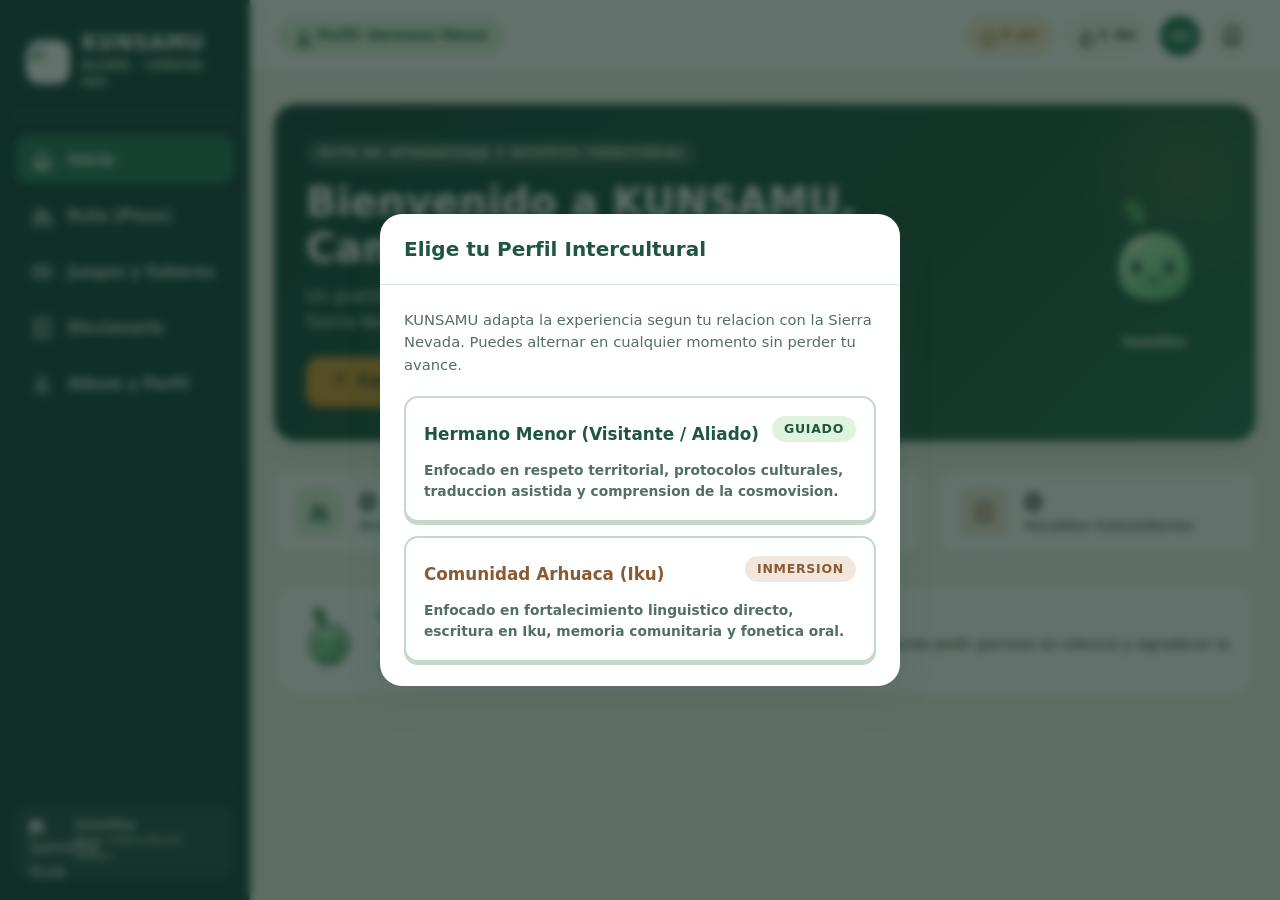
==== index.html @ 580c189a "feat: KUNSAMU v6 - Plataforma intercultural Iku lista para produccion" ====
<!doctype html>
<html lang="es">
<head>
  <meta charset="utf-8">
  <meta name="viewport" content="width=device-width, initial-scale=1, viewport-fit=cover">
  <meta name="theme-color" content="#1E5641">
  <meta name="description" content="KUNSAMU: Plataforma educativa intercultural offline-first para el aprendizaje de la lengua Iku (Arhuaco) y la cosmovision de la Sierra Nevada de Santa Marta (Aluna IA).">
  <meta name="apple-mobile-web-app-capable" content="yes">
  <meta name="apple-mobile-web-app-status-bar-style" content="black-translucent">
  <meta name="apple-mobile-web-app-title" content="KUNSAMU">

  <title>KUNSAMU · Saberes y Lengua Iku (Sierra Nevada)</title>

  <!-- PWA Manifest & Favicon (Semillita SVG) -->
  <link rel="manifest" href="./manifest.json">
  <link rel="icon" type="image/svg+xml" href="./assets/semillita.svg">
  <link rel="apple-touch-icon" href="./assets/semillita.svg">

  <!-- Estilos del Sistema de Diseno Intercultural -->
  <link rel="stylesheet" href="./css/styles.css">
</head>
<body class="theme-visitante">

  <!-- Canvas de Celebracion para Particulas y Destellos -->
  <canvas id="celebrationCanvas" aria-hidden="true"></canvas>

  <div class="app-container">

    <!-- 1. BARRA LATERAL (DESKTOP) CON EXACTAMENTE 5 SECCIONES -->
    <aside class="sidebar" aria-label="Navegacion principal">
      <div class="sidebar-brand">
        <div class="brand-icon-wrap">
          <img src="./assets/semillita.svg" alt="Semillita" width="36" height="36">
        </div>
        <div>
          <div class="brand-title">KUNSAMU</div>
          <span class="brand-sub">Aluna · Lengua Iku</span>
        </div>
      </div>

      <nav class="nav-menu" aria-label="Menu principal">
        <button class="nav-item-btn active" data-view="inicio" id="navBtn-inicio">
          <span class="nav-icon" id="navIcon-inicio"></span>
          <span>Inicio</span>
        </button>
        <button class="nav-item-btn" data-view="ruta" id="navBtn-ruta">
          <span class="nav-icon" id="navIcon-ruta"></span>
          <span>Ruta (Pisos)</span>
        </button>
        <button class="nav-item-btn" data-view="juegos" id="navBtn-juegos">
          <span class="nav-icon" id="navIcon-juegos"></span>
          <span>Juegos y Saberes</span>
        </button>
        <button class="nav-item-btn" data-view="diccionario" id="navBtn-diccionario">
          <span class="nav-icon" id="navIcon-diccionario"></span>
          <span>Diccionario</span>
        </button>
        <button class="nav-item-btn" data-view="perfil" id="navBtn-perfil">
          <span class="nav-icon" id="navIcon-perfil"></span>
          <span>Album y Perfil</span>
        </button>
      </nav>

      <div class="sidebar-footer">
        <div class="sidebar-mascot-card">
          <div class="sidebar-mascot-img">
            <img src="./assets/semillita.svg" alt="Semillita Guia" width="36" height="42">
          </div>
          <div class="sidebar-mascot-text">
            <strong>Semillita</strong>
            <div>Guia intercultural activa</div>
          </div>
        </div>
      </div>
    </aside>

    <!-- AREA DE CONTENIDO PRINCIPAL -->
    <div class="main-wrapper">

      <!-- BARRA SUPERIOR (TOPBAR) -->
      <header class="topbar">
        <div class="topbar-left">
          <!-- Selector rapido de perfil -->
          <button class="pill-role-switch" id="btnQuickRoleSwitch" aria-label="Cambiar perfil intercultural">
            <span class="svg-icon" id="rolePillIcon" style="width: 16px; height: 16px;"></span>
            <span id="rolePillText">Perfil: Hermano Menor</span>
          </button>
        </div>

        <div class="topbar-right">
          <!-- Puntos acumulados -->
          <div class="stat-pill points">
            <span class="svg-icon" id="topbarPointsIcon" style="width: 16px; height: 16px;"></span>
            <span id="topBarPoints">0</span>
            <span style="font-size: 0.76rem; font-weight: 600;">pts</span>
          </div>

          <!-- Racha de dias -->
          <div class="stat-pill">
            <span class="svg-icon" id="topbarStreakIcon" style="width: 16px; height: 16px;"></span>
            <span id="topBarStreak">1</span>
            <span style="font-size: 0.76rem; font-weight: 600;">dia</span>
          </div>

          <!-- Silenciar / Activar Sonido -->
          <button class="icon-action-btn" id="btnToggleSound" aria-label="Silenciar o activar sonidos">
            <span id="soundToggleIcon" style="display: flex; align-items: center; justify-content: center;"></span>
          </button>

          <!-- Lectura Facil (Accesibilidad) -->
          <button class="icon-action-btn" id="btnToggleEasyReading" aria-label="Activar modo lectura facil">
            <span id="easyReadingIcon" style="display: flex; align-items: center; justify-content: center;"></span>
          </button>
        </div>
      </header>

      <!-- VISTAS DE LA PLATAFORMA (5 SECCIONES EXACTAS) -->
      <main class="view-content">

        <!-- ================================================================
             1. VISTA: INICIO
             ================================================================ -->
        <section class="app-view active" id="viewInicio">
          <!-- Hero Banner de Bienvenida -->
          <div class="home-hero-card">
            <div class="home-hero-inner">
              <div class="home-hero-text">
                <span class="hero-tag" id="homeHeroTag">Sierra Nevada de Santa Marta</span>
                <h1 id="homeHeroGreeting">Bienvenido a KUNSAMU</h1>
                <p id="homeHeroDesc">
                  Un puente de dialogo intercultural para escuchar el territorio, aprender la lengua Iku del pueblo Arhuaco y respetar la Ley de Origen.
                </p>
                <div style="display: flex; gap: 12px; flex-wrap: wrap;">
                  <button class="btn-primary" id="btnContinueNextLevel">
                    <span class="svg-icon" id="btnPlayIcon"></span>
                    <span id="btnContinueLevelText">Continuar siguiente reto</span>
                  </button>
                  <button class="btn-secondary" id="btnExploreRouteHero">
                    Ver todos los pisos
                  </button>
                </div>
              </div>

              <!-- Mascota Semillita en Hero -->
              <div class="home-mascot-area">
                <div class="mascot-hero-svg-wrap" id="homeMascotWrap">
                  <!-- Se inyecta inline el SVG para soportar estados y animaciones -->
                </div>
                <span style="font-size: 0.8rem; font-weight: 700; color: #FFFFFF; margin-top: 8px;">Semillita</span>
              </div>
            </div>
          </div>

          <!-- Resumen Rapido de Metricas -->
          <div class="stats-overview-grid">
            <div class="stat-summary-card">
              <div class="stat-icon-badge green" id="statBadgeLevels"></div>
              <div>
                <div class="stat-number" id="homeCompletedLevels">0 / 24</div>
                <div class="stat-label">Niveles en la Sierra</div>
              </div>
            </div>

            <div class="stat-summary-card">
              <div class="stat-icon-badge gold" id="statBadgeBadges"></div>
              <div>
                <div class="stat-number" id="homeCompletedBadges">0 / 6</div>
                <div class="stat-label">Insignias del Album</div>
              </div>
            </div>

            <div class="stat-summary-card">
              <div class="stat-icon-badge earth" id="statBadgeWords"></div>
              <div>
                <div class="stat-number" id="homeCustomWords">0</div>
                <div class="stat-label">Vocablos Comunitarios</div>
              </div>
            </div>
          </div>

          <!-- Bocadillo Contextual Vivo de Semillita -->
          <div class="mascot-speech-bubble-banner">
            <div class="bubble-mascot-thumb" id="bubbleMascotThumb"></div>
            <div class="bubble-text-content">
              <h3 id="bubbleMascotTitle">Consejo de Semillita</h3>
              <p id="homeMascotMessage">
                Antes de subir hacia las altas cumbres, recuerda pedir permiso a la cuenca y escuchar el murmullo del rio.
              </p>
            </div>
          </div>
        </section>

        <!-- ================================================================
             2. VISTA: RUTA (PISOS DEL SABER EN TEJIDO ZIGZAG)
             ================================================================ -->
        <section class="app-view" id="viewRuta">
          <div class="route-header">
            <span class="hero-tag" style="background: var(--primary-soft); color: var(--primary-forest);">
              Ascenso por la Sierra Nevada
            </span>
            <h2 id="routeViewTitle">Pisos Territoriales del Saber</h2>
            <p id="routeViewSubtitle">
              Recorrido en tejido geometrico arhuaco. Avanza piso por piso desde la Linea Negra hasta los picos nevados.
            </p>
          </div>

          <!-- Contenedor dinamico de los 6 pisos en zigzag -->
          <div id="routeStagesContainer"></div>
        </section>

        <!-- ================================================================
             3. VISTA: JUEGOS Y SABERES (PRACTICA LIBRE)
             ================================================================ -->
        <section class="app-view" id="viewJuegos">
          <div class="games-hub-header">
            <span class="hero-tag" style="background: var(--primary-soft); color: var(--primary-forest);">
              Practica Libre e Intercultural
            </span>
            <h2>Juegos y Saberes de la Sierra</h2>
            <p>Ejercita tu memoria, aprende palabras en Iku y descubre datos curiosos de la Sierra Nevada.</p>
          </div>

          <!-- Navegacion de las 4 modalidades de juego -->
          <div class="games-nav-tabs">
            <button class="game-tab-btn active" data-game="palabra">
              <span id="tabIconPalabra"></span>
              <span>Descubriendo la Palabra</span>
            </button>
            <button class="game-tab-btn" data-game="memoria">
              <span id="tabIconMemoria"></span>
              <span>Memoria del Territorio</span>
            </button>
            <button class="game-tab-btn" data-game="frases">
              <span id="tabIconFrases"></span>
              <span>Tejiendo Frases</span>
            </button>
            <button class="game-tab-btn" data-game="trivia">
              <span id="tabIconTrivia"></span>
              <span>Saberes de la Sierra</span>
            </button>
          </div>

          <!-- Panel interactivo dinamico de minijuegos -->
          <div class="game-panel-container" id="gamePanelContainer">
            <!-- Inyectado por app.js segun el juego activo -->
          </div>
        </section>

        <!-- ================================================================
             4. VISTA: DICCIONARIO BILINGUE Y CONTRASTE DE SABERES
             ================================================================ -->
        <section class="app-view" id="viewDiccionario">
          <div class="route-header">
            <span class="hero-tag" style="background: var(--primary-soft); color: var(--primary-forest);">
              Lengua Viva
            </span>
            <h2>Diccionario Bilingüe Español / Iku</h2>
            <p>Busca terminos ancestrales, escucha su pronunciacion y comprende su contexto territorial.</p>
          </div>

          <div class="lexicon-search-bar">
            <input type="text"
                   id="lexiconSearchInput"
                   class="search-input-field"
                   placeholder="Buscar en Español o en Iku (ej. Tima, Agua, Aluna, Chundwa)..."
                   aria-label="Buscar palabra">
          </div>

          <!-- Grid de tarjetas de vocabulario -->
          <div class="lexicon-grid" id="lexiconGridContainer"></div>

          <!-- Seccion Integrada: Contraste de Saberes -->
          <div class="contrast-section-wrap">
            <div style="margin-bottom: 20px;">
              <h3 style="font-size: 1.45rem; font-weight: 800; color: var(--primary-forest);">
                Contraste de Saberes (Espejo Intercultural)
              </h3>
              <p style="color: var(--text-muted); font-size: 0.92rem;">
                Compara lado a lado como se comprende un principio desde la mirada occidental frente a la cosmovision Arhuaca.
              </p>
            </div>

            <div id="contrastCardsContainer"></div>
          </div>
        </section>

        <!-- ================================================================
             5. VISTA: ALBUM Y PERFIL (INSIGNIAS, TALLER Y HABEAS DATA)
             ================================================================ -->
        <section class="app-view" id="viewPerfil">
          <!-- Tarjeta de Perfil Activo -->
          <div class="profile-overview-card">
            <div class="profile-info-group">
              <div class="profile-avatar-wrap" id="profileAvatarIcon"></div>
              <div>
                <h2 style="font-size: 1.4rem; font-weight: 800;" id="profileCurrentTitle">Hermano Menor</h2>
                <div style="font-size: 0.85rem; color: var(--text-muted);" id="profileCurrentDesc">
                  Ruta de aprendizaje guiado y respeto a la Ley de Origen.
                </div>
              </div>
            </div>

            <div style="display: flex; gap: 10px; flex-wrap: wrap;">
              <button class="btn-primary" id="btnSwitchProfileInView">
                Cambiar de Perfil
              </button>
              <button class="btn-secondary" id="btnResetActiveProfile" style="color: var(--status-error); border-color: #E8B4B0;">
                Reiniciar progreso de este perfil
              </button>
            </div>
          </div>

          <!-- Album de Insignias Territoriales -->
          <div style="margin-bottom: 24px;">
            <h3 style="font-size: 1.35rem; font-weight: 800; color: var(--primary-forest); margin-bottom: 6px;">
              Album de Insignias Territoriales
            </h3>
            <p style="color: var(--text-muted); font-size: 0.92rem; margin-bottom: 16px;">
              Medallas desbloqueadas al culminar los pisos de la Sierra Nevada.
            </p>
            <div class="badges-gallery-grid" id="badgesGalleryContainer"></div>
          </div>

          <!-- Taller Comunitario (Grabacion de Vocablos Locales) -->
          <div class="piso-container" style="margin-bottom: 32px;">
            <h3 style="font-size: 1.25rem; font-weight: 800; color: var(--primary-forest); margin-bottom: 8px;">
              Taller Comunitario de la Palabra
            </h3>
            <p style="color: var(--text-muted); font-size: 0.9rem; margin-bottom: 18px;">
              Espacio para que sabedores, docentes y mayores registren terminos en Iku y audios con consentimiento previo.
            </p>

            <form id="communityWordForm" style="display: grid; grid-template-columns: 1fr 1fr; gap: 14px;">
              <div>
                <label style="font-size: 0.82rem; font-weight: 700; display: block; margin-bottom: 4px;">Termino en Español *</label>
                <input type="text" name="wordEs" class="search-input-field" style="width: 100%;" required placeholder="Ej. Semilla">
              </div>
              <div>
                <label style="font-size: 0.82rem; font-weight: 700; display: block; margin-bottom: 4px;">Termino en Iku *</label>
                <input type="text" name="wordIku" class="search-input-field" style="width: 100%;" required placeholder="Ej. Kunu">
              </div>
              <div>
                <label style="font-size: 0.82rem; font-weight: 700; display: block; margin-bottom: 4px;">Guia Fonetica</label>
                <input type="text" name="wordPhonetic" class="search-input-field" style="width: 100%;" placeholder="Ej. ku-nu">
              </div>
              <div>
                <label style="font-size: 0.82rem; font-weight: 700; display: block; margin-bottom: 4px;">Autoridad o Fuente de Validacion *</label>
                <input type="text" name="wordAuthorizer" class="search-input-field" style="width: 100%;" required placeholder="Ej. Mayor de la cuenca">
              </div>
              <div style="grid-column: 1 / -1;">
                <label style="font-size: 0.82rem; font-weight: 700; display: block; margin-bottom: 4px;">Contexto Cultural y Etico</label>
                <textarea name="wordContext" class="search-input-field" style="width: 100%; height: 70px; resize: vertical;" placeholder="Significado territorial..."></textarea>
              </div>

              <!-- Grabadora Nativa -->
              <div style="grid-column: 1 / -1; display: flex; align-items: center; gap: 12px; margin-top: 6px;">
                <button type="button" class="btn-secondary btn-sm" id="btnRecordAudio">
                  <span id="micRecordIcon"></span>
                  <span id="recordAudioLabel">Grabar Voz Nativa</span>
                </button>
                <button type="button" class="btn-secondary btn-sm" id="btnStopAudio" style="display: none; background: #FDE8E8; color: #9B2C2C;">
                  Detener Grabacion
                </button>
                <span id="recordingStatusText" style="font-size: 0.82rem; color: var(--text-muted);">Sin grabacion</span>
              </div>
              <div id="audioPreviewSlot" style="grid-column: 1 / -1;"></div>

              <div style="grid-column: 1 / -1; margin-top: 10px;">
                <button type="submit" class="btn-forest">Guardar Termino en Memoria Local</button>
              </div>
            </form>

            <div style="margin-top: 24px;" id="customWordsListWrapper">
              <h4 style="font-size: 0.95rem; font-weight: 700; margin-bottom: 10px;">Terminos Guardados Localmente:</h4>
              <div id="customWordsList"></div>
            </div>
          </div>

          <!-- Acordeon: Politica de Privacidad y Derechos Culturales -->
          <div class="privacy-legal-card">
            <div class="legal-section-title">
              <span id="shieldLegalIcon"></span>
              <span>Soberania de Datos y Privacidad (Habeas Data)</span>
            </div>
            <p style="font-size: 0.88rem; color: var(--text-muted); line-height: 1.5; margin-bottom: 14px;">
              En cumplimiento de la <strong>Ley 1581 de 2012 de Colombia</strong>, el <strong>Convenio 169 de la OIT</strong> y los estandares de <strong>Etiquetas de Conocimiento Tradicional (TK Labels)</strong>:
            </p>
            <ul style="font-size: 0.86rem; color: var(--text-main); margin-left: 20px; line-height: 1.6; margin-bottom: 18px;">
              <li><strong>Zero-Tracking:</strong> No utilizamos rastreadores, analitica externa ni cookies de terceros.</li>
              <li><strong>Almacenamiento Soberano:</strong> Tu progreso y los audios grabados viven exclusivamente en el almacenamiento local de tu navegador (LocalStorage e IndexedDB).</li>
              <li><strong>Derecho al Olvido y Portabilidad:</strong> Puedes descargar una copia de tus datos en formato JSON o eliminarlos por completo cuando lo desees.</li>
            </ul>

            <div style="display: flex; gap: 12px; flex-wrap: wrap;">
              <button class="btn-secondary btn-sm" id="btnExportDataJSON">
                <span id="exportDataIcon"></span>
                <span>Exportar Copia Soberana (JSON)</span>
              </button>
              <button class="btn-secondary btn-sm" id="btnWipeAllLocalData" style="color: var(--status-error); border-color: #E8B4B0;">
                <span id="wipeDataIcon"></span>
                <span>Borrar todos los datos locales</span>
              </button>
            </div>
          </div>
        </section>

      </main>

      <!-- 2. BARRA DE NAVEGACION INFERIOR (MOVIL) CON LAS MISMAS 5 SECCIONES -->
      <nav class="bottom-nav" aria-label="Navegacion movil">
        <ul class="bottom-nav-list">
          <li>
            <button class="bottom-nav-btn active" data-view="inicio" id="mobBtn-inicio">
              <span class="nav-icon" id="mobIcon-inicio"></span>
              <span>Inicio</span>
            </button>
          </li>
          <li>
            <button class="bottom-nav-btn" data-view="ruta" id="mobBtn-ruta">
              <span class="nav-icon" id="mobIcon-ruta"></span>
              <span>Ruta</span>
            </button>
          </li>
          <li>
            <button class="bottom-nav-btn" data-view="juegos" id="mobBtn-juegos">
              <span class="nav-icon" id="mobIcon-juegos"></span>
              <span>Juegos</span>
            </button>
          </li>
          <li>
            <button class="bottom-nav-btn" data-view="diccionario" id="mobBtn-diccionario">
              <span class="nav-icon" id="mobIcon-diccionario"></span>
              <span>Diccionario</span>
            </button>
          </li>
          <li>
            <button class="bottom-nav-btn" data-view="perfil" id="mobBtn-perfil">
              <span class="nav-icon" id="mobIcon-perfil"></span>
              <span>Perfil</span>
            </button>
          </li>
        </ul>
      </nav>

    </div>
  </div>

  <!-- ========================================================================
       MODALES DEL SISTEMA
       ======================================================================== -->

  <!-- Modal Global de Pedagogia de Andamiaje (Fase 1: Descubrimiento / Fase 2: Reto) -->
  <div class="modal-overlay" id="globalAppModal" role="dialog" aria-modal="true" aria-hidden="true">
    <div class="modal-panel" id="globalModalPanel"></div>
  </div>

  <!-- Modal Selector de Perfil Intercultural -->
  <div class="modal-overlay" id="profileSelectorModal" role="dialog" aria-modal="true" aria-hidden="true">
    <div class="modal-panel" style="max-width: 520px;">
      <div class="modal-header">
        <h3 style="font-size: 1.25rem; font-weight: 800; color: var(--primary-forest);">
          Elige tu Perfil Intercultural
        </h3>
        <button class="icon-action-btn" id="btnCloseProfileModal" aria-label="Cerrar modal">
          <span id="closeProfileModalIcon"></span>
        </button>
      </div>
      <div class="modal-body">
        <p style="font-size: 0.92rem; color: var(--text-muted); margin-bottom: 20px;">
          KUNSAMU adapta la experiencia segun tu relacion con la Sierra Nevada. Puedes alternar en cualquier momento sin perder tu avance.
        </p>

        <div style="display: flex; flex-direction: column; gap: 14px;">
          <!-- Opcion 1: Hermano Menor -->
          <div class="challenge-option-btn" id="selectRoleVisitante" style="cursor: pointer; padding: 18px;">
            <div style="display: flex; align-items: center; justify-content: space-between; margin-bottom: 6px;">
              <strong style="font-size: 1.05rem; color: var(--primary-forest);">Hermano Menor (Visitante / Aliado)</strong>
              <span class="hero-tag" style="background: var(--primary-soft); color: var(--primary-forest);">Guiado</span>
            </div>
            <p style="font-size: 0.86rem; color: var(--text-muted); margin: 0;">
              Enfocado en respeto territorial, protocolos culturales, traduccion asistida y comprension de la cosmovision.
            </p>
          </div>

          <!-- Opcion 2: Comunidad Iku -->
          <div class="challenge-option-btn" id="selectRoleComunidad" style="cursor: pointer; padding: 18px;">
            <div style="display: flex; align-items: center; justify-content: space-between; margin-bottom: 6px;">
              <strong style="font-size: 1.05rem; color: var(--accent-earth);">Comunidad Arhuaca (Iku)</strong>
              <span class="hero-tag" style="background: var(--accent-earth-soft); color: var(--accent-earth);">Inmersion</span>
            </div>
            <p style="font-size: 0.86rem; color: var(--text-muted); margin: 0;">
              Enfocado en fortalecimiento linguistico directo, escritura en Iku, memoria comunitaria y fonetica oral.
            </p>
          </div>
        </div>
      </div>
    </div>
  </div>

  <!-- Componente Toast de Notificaciones -->
  <div class="toast-notice" id="appToastNotice" role="alert" aria-live="polite"></div>

  <!-- SCRIPTS ORDENADOS DE LA APLICACION -->
  <script src="./js/icons.js"></script>
  <script src="./js/data-iku.js"></script>
  <script src="./js/db.js"></script>
  <script src="./js/app.js"></script>

  <!-- Registro del Service Worker para Cloudflare Pages Offline-First -->
  <script>
    if ('serviceWorker' in navigator) {
      window.addEventListener('load', () => {
        navigator.serviceWorker.register('./sw.js', { scope: './' })
          .then((reg) => {
            console.log('[Kunsamu PWA] Service Worker registrado con exito:', reg.scope);
          })
          .catch((err) => {
            console.warn('[Kunsamu PWA] Error al registrar Service Worker:', err);
          });
      });
    }
  </script>
</body>
</html>
---- css/styles.css ----
/**
 * ============================================================================
 * KUNSAMU · ALUNA IA: SISTEMA DE DISENO VISUAL INTERCULTURAL
 * ============================================================================
 * Estetica organica de la Sierra Nevada de Santa Marta (Pueblo Arhuaco / Iku).
 * Paleta natural: Verde bosque (#1E5641), hoja (#27765B), menta (#E0F3DC),
 * algodon crudo (#F7F5EE), dorado ocre (#D99B38) y cafe tierra (#8C5A32).
 * Cero degradados rojo-verde. Cero emojis.
 * ============================================================================
 */

:root {
  /* Paleta Base Primaria (Sierra Nevada) */
  --primary-forest: #1E5641;
  --primary-leaf: #27765B;
  --primary-deep: #16463E;
  --primary-soft: #E0F3DC;
  --primary-mint: #CBEAD2;

  /* Acentos Calidos (Tierra y Tejido) */
  --accent-ochre: #D99B38;
  --accent-ochre-light: #FCEFD5;
  --accent-ochre-dark: #A57224;
  --accent-earth: #8C5A32;
  --accent-earth-soft: #F2E7DC;

  /* Fondos y Superficies Neutras */
  --bg-cotton: #F7F5EE;
  --bg-card: #FFFFFF;
  --bg-canvas: #FAF8F2;
  --bg-hover: #EEF5ED;

  /* Textos y Trazos */
  --text-main: #1C332B;
  --text-muted: #536E62;
  --text-inverted: #FFFFFF;
  --border-light: #DCE8DF;
  --border-medium: #C3D9C9;
  --border-shadow: #184433;

  /* Estados Funcionales */
  --status-success: #27765B;
  --status-success-bg: #E6F7EA;
  --status-error: #B74236;
  --status-error-bg: #FBEAE8;
  --status-gold: #D99B38;
  --status-gold-bg: #FEF7E6;

  /* Sombras y Radios */
  --radius-sm: 8px;
  --radius-md: 14px;
  --radius-lg: 22px;
  --radius-full: 9999px;
  --shadow-sm: 0 2px 6px rgba(30, 86, 65, 0.06);
  --shadow-md: 0 8px 24px rgba(30, 86, 65, 0.08);
  --shadow-lg: 0 16px 36px rgba(30, 86, 65, 0.12);

  /* Dimensiones de Navegacion */
  --sidebar-width: 250px;
  --topbar-height: 72px;
  --bottom-nav-height: 68px;

  /* Tipografia */
  --font-base: system-ui, -apple-system, BlinkMacSystemFont, "Segoe UI", Roboto, "Helvetica Neue", Arial, sans-serif;
}

/* Tema Hermano Menor (Visitante / Aliado): Verde Bosque y Algodon */
body.theme-visitante {
  --primary-forest: #1E5641;
  --primary-leaf: #27765B;
  --primary-soft: #E0F3DC;
  --accent-ochre: #D99B38;
  --border-shadow: #143B2C;
}

/* Tema Comunidad Iku: Verde Profundo y Tonos Tierra / Ocre */
body.theme-comunidad {
  --primary-forest: #1A4736;
  --primary-leaf: #2B6B48;
  --primary-soft: #EFE4D6;
  --accent-ochre: #C88427;
  --accent-earth: #7A4926;
  --border-shadow: #123326;
}

/* Modo Lectura Facil (Accesibilidad para Sabedores y Mayores) */
body.easy-reading {
  font-size: 19px !important;
  line-height: 1.7 !important;
}
body.easy-reading p,
body.easy-reading span,
body.easy-reading button {
  letter-spacing: 0.02em;
}

/* ==========================================================================
   RESET & ESTILOS BASE
   ========================================================================== */
*, *::before, *::after {
  box-sizing: border-box;
  margin: 0;
  padding: 0;
}

html {
  scroll-behavior: smooth;
  -webkit-text-size-adjust: 100%;
}

body {
  font-family: var(--font-base);
  background-color: var(--bg-cotton);
  color: var(--text-main);
  line-height: 1.5;
  min-height: 100vh;
  display: flex;
  flex-direction: column;
  overflow-x: hidden;
}

button, input, select, textarea {
  font-family: inherit;
  font-size: inherit;
}

button {
  cursor: pointer;
  border: none;
  background: none;
}

button:focus-visible,
input:focus-visible,
select:focus-visible {
  outline: 3px solid var(--accent-ochre);
  outline-offset: 2px;
}

a {
  color: inherit;
  text-decoration: none;
}

/* ==========================================================================
   LAYOUT PRINCIPAL (SIDEBAR DESKTOP + BOTTOM NAV MOBILE)
   ========================================================================== */
.app-container {
  display: flex;
  min-height: 100vh;
  width: 100%;
}

/* Barra Lateral Fija (Desktop) */
.sidebar {
  width: var(--sidebar-width);
  background-color: var(--primary-deep);
  color: var(--text-inverted);
  flex-shrink: 0;
  display: flex;
  flex-direction: column;
  padding: 24px 16px;
  position: sticky;
  top: 0;
  height: 100vh;
  z-index: 40;
  box-shadow: 4px 0 20px rgba(0, 0, 0, 0.08);
}

.sidebar-brand {
  display: flex;
  align-items: center;
  gap: 12px;
  padding: 8px 10px 24px;
  border-bottom: 1px solid rgba(255, 255, 255, 0.12);
  margin-bottom: 20px;
}

.brand-icon-wrap {
  width: 44px;
  height: 44px;
  background-color: #FFFFFF;
  border-radius: var(--radius-md);
  display: flex;
  align-items: center;
  justify-content: center;
  box-shadow: 0 4px 12px rgba(0, 0, 0, 0.15);
  flex-shrink: 0;
  padding: 3px;
}

.brand-title {
  font-size: 1.28rem;
  font-weight: 800;
  letter-spacing: 0.04em;
  color: #FFFFFF;
  line-height: 1.1;
}

.brand-sub {
  font-size: 0.72rem;
  text-transform: uppercase;
  letter-spacing: 0.08em;
  color: var(--primary-soft);
  display: block;
  font-weight: 600;
  margin-top: 2px;
}

/* Lista de 5 Secciones en la Sidebar */
.nav-menu {
  display: flex;
  flex-direction: column;
  gap: 8px;
  list-style: none;
  flex: 1;
}

.nav-item-btn {
  display: flex;
  align-items: center;
  gap: 14px;
  width: 100%;
  padding: 12px 14px;
  border-radius: var(--radius-md);
  color: #D3E5DB;
  font-weight: 600;
  font-size: 0.95rem;
  text-align: left;
  transition: all 0.2s cubic-bezier(0.16, 1, 0.3, 1);
}

.nav-item-btn:hover {
  background-color: rgba(255, 255, 255, 0.08);
  color: #FFFFFF;
  transform: translateX(3px);
}

.nav-item-btn.active {
  background-color: var(--primary-leaf);
  color: #FFFFFF;
  font-weight: 700;
  box-shadow: 0 4px 14px rgba(0, 0, 0, 0.2), inset 0 1px 0 rgba(255, 255, 255, 0.2);
}

.nav-icon {
  display: flex;
  align-items: center;
  justify-content: center;
  width: 24px;
  height: 24px;
  flex-shrink: 0;
}

/* Pie de la Sidebar con Semillita Miniatura */
.sidebar-footer {
  margin-top: auto;
  padding-top: 16px;
  border-top: 1px solid rgba(255, 255, 255, 0.1);
}

.sidebar-mascot-card {
  background: rgba(255, 255, 255, 0.06);
  border: 1px solid rgba(255, 255, 255, 0.1);
  border-radius: var(--radius-md);
  padding: 10px 12px;
  display: flex;
  align-items: center;
  gap: 10px;
}

.sidebar-mascot-img {
  width: 36px;
  height: 42px;
  flex-shrink: 0;
}

.sidebar-mascot-text {
  font-size: 0.76rem;
  color: var(--primary-soft);
  line-height: 1.3;
}

/* Área de Contenido Principal */
.main-wrapper {
  flex: 1;
  display: flex;
  flex-direction: column;
  min-width: 0;
  background-color: var(--bg-cotton);
}

/* Barra Superior (Topbar) */
.topbar {
  height: var(--topbar-height);
  background-color: var(--bg-card);
  border-bottom: 1.5px solid var(--border-light);
  display: flex;
  align-items: center;
  justify-content: space-between;
  padding: 0 28px;
  position: sticky;
  top: 0;
  z-index: 30;
  box-shadow: var(--shadow-sm);
}

.topbar-left {
  display: flex;
  align-items: center;
  gap: 16px;
}

.pill-role-switch {
  display: inline-flex;
  align-items: center;
  gap: 8px;
  background-color: var(--primary-soft);
  color: var(--primary-forest);
  border: 1.5px solid var(--border-medium);
  padding: 7px 14px;
  border-radius: var(--radius-full);
  font-size: 0.84rem;
  font-weight: 700;
  transition: all 0.2s ease;
}

.pill-role-switch:hover {
  background-color: #D3ECD0;
  border-color: var(--primary-forest);
  transform: translateY(-1px);
}

.topbar-right {
  display: flex;
  align-items: center;
  gap: 12px;
}

.stat-pill {
  display: inline-flex;
  align-items: center;
  gap: 6px;
  background: var(--bg-canvas);
  border: 1px solid var(--border-light);
  padding: 6px 12px;
  border-radius: var(--radius-full);
  font-size: 0.84rem;
  font-weight: 700;
  color: var(--text-main);
}

.stat-pill.points {
  color: var(--accent-ochre-dark);
  background: var(--accent-ochre-light);
  border-color: #F1D49F;
}

.icon-action-btn {
  display: inline-flex;
  align-items: center;
  justify-content: center;
  width: 40px;
  height: 40px;
  border-radius: var(--radius-full);
  background: var(--bg-canvas);
  border: 1.5px solid var(--border-light);
  color: var(--text-main);
  transition: all 0.2s ease;
}

.icon-action-btn:hover {
  background: var(--primary-soft);
  color: var(--primary-forest);
  border-color: var(--primary-leaf);
}

.icon-action-btn.active {
  background: var(--primary-leaf);
  color: #FFFFFF;
  border-color: var(--primary-forest);
}

/* Barra de Navegación Inferior (Móvil) */
.bottom-nav {
  display: none;
  position: fixed;
  bottom: 0;
  left: 0;
  right: 0;
  height: var(--bottom-nav-height);
  background: var(--bg-card);
  border-top: 1.5px solid var(--border-light);
  z-index: 50;
  box-shadow: 0 -4px 16px rgba(0, 0, 0, 0.06);
}

.bottom-nav-list {
  display: flex;
  align-items: center;
  justify-content: space-around;
  height: 100%;
  list-style: none;
  padding: 0 4px;
}

.bottom-nav-btn {
  display: flex;
  flex-direction: column;
  align-items: center;
  justify-content: center;
  gap: 3px;
  flex: 1;
  height: 100%;
  color: var(--text-muted);
  font-size: 0.72rem;
  font-weight: 600;
  padding: 4px;
  transition: all 0.15s ease;
}

.bottom-nav-btn.active {
  color: var(--primary-forest);
  font-weight: 800;
}

.bottom-nav-btn.active .nav-icon {
  transform: translateY(-2px);
  color: var(--primary-forest);
}

/* Contenido Principal de las Vistas */
.view-content {
  flex: 1;
  max-width: 1080px;
  width: 100%;
  margin: 0 auto;
  padding: 32px 24px 60px;
}

.app-view {
  display: none;
  animation: fadeInView 0.25s cubic-bezier(0.16, 1, 0.3, 1);
}

.app-view.active {
  display: block;
}

@keyframes fadeInView {
  from { opacity: 0; transform: translateY(6px); }
  to { opacity: 1; transform: translateY(0); }
}

/* ==========================================================================
   BOTONES TACTILES CON RELIEVE ORGANICO (3.5px)
   ========================================================================== */
.btn-primary {
  display: inline-flex;
  align-items: center;
  justify-content: center;
  gap: 10px;
  background-color: var(--accent-ochre);
  color: #382405;
  font-weight: 800;
  padding: 13px 24px;
  border-radius: var(--radius-md);
  box-shadow: 0 3.5px 0 var(--accent-ochre-dark);
  transition: all 0.12s cubic-bezier(0.2, 0.8, 0.4, 1);
  text-align: center;
}

.btn-primary:hover {
  filter: brightness(1.05);
  transform: translateY(-1.5px);
  box-shadow: 0 5px 0 var(--accent-ochre-dark);
}

.btn-primary:active {
  transform: translateY(2px);
  box-shadow: 0 1px 0 var(--accent-ochre-dark);
}

.btn-forest {
  display: inline-flex;
  align-items: center;
  justify-content: center;
  gap: 10px;
  background-color: var(--primary-forest);
  color: #FFFFFF;
  font-weight: 800;
  padding: 13px 24px;
  border-radius: var(--radius-md);
  box-shadow: 0 3.5px 0 var(--border-shadow);
  transition: all 0.12s ease;
}

.btn-forest:hover {
  background-color: var(--primary-leaf);
  transform: translateY(-1.5px);
  box-shadow: 0 5px 0 var(--border-shadow);
}

.btn-forest:active {
  transform: translateY(2px);
  box-shadow: 0 1px 0 var(--border-shadow);
}

.btn-secondary {
  display: inline-flex;
  align-items: center;
  justify-content: center;
  gap: 8px;
  background-color: #FFFFFF;
  color: var(--primary-forest);
  font-weight: 700;
  padding: 11px 20px;
  border-radius: var(--radius-md);
  border: 1.5px solid var(--border-medium);
  box-shadow: 0 2px 0 var(--border-medium);
  transition: all 0.12s ease;
}

.btn-secondary:hover {
  background-color: var(--bg-hover);
  border-color: var(--primary-leaf);
}

.btn-secondary:active {
  transform: translateY(1px);
  box-shadow: none;
}

.btn-sm {
  padding: 7px 14px;
  font-size: 0.84rem;
}

/* ==========================================================================
   VISTA 1: INICIO (BIENVENIDA, PROGRESO Y SEMILLITA VIVA)
   ========================================================================== */
.home-hero-card {
  background: linear-gradient(135deg, var(--primary-deep) 0%, var(--primary-forest) 65%, #256B52 100%);
  color: #FFFFFF;
  border-radius: var(--radius-lg);
  padding: 36px 32px;
  position: relative;
  overflow: hidden;
  box-shadow: var(--shadow-lg);
  margin-bottom: 28px;
}

.home-hero-card::after {
  content: '';
  position: absolute;
  top: -40px;
  right: -40px;
  width: 220px;
  height: 220px;
  background: radial-gradient(circle, rgba(217, 155, 56, 0.15) 0%, transparent 70%);
  border-radius: 50%;
  pointer-events: none;
}

.home-hero-inner {
  display: flex;
  align-items: center;
  justify-content: space-between;
  gap: 28px;
}

.home-hero-text {
  flex: 1;
  max-width: 580px;
}

.hero-tag {
  display: inline-flex;
  align-items: center;
  gap: 6px;
  background: rgba(255, 255, 255, 0.14);
  color: var(--primary-soft);
  padding: 4px 12px;
  border-radius: var(--radius-full);
  font-size: 0.78rem;
  font-weight: 700;
  text-transform: uppercase;
  letter-spacing: 0.06em;
  margin-bottom: 12px;
}

.home-hero-text h1 {
  font-size: clamp(1.8rem, 3.5vw, 2.5rem);
  font-weight: 900;
  line-height: 1.15;
  margin-bottom: 12px;
}

.home-hero-text p {
  font-size: 1.05rem;
  color: #E2EFE7;
  line-height: 1.55;
  margin-bottom: 22px;
}

.home-mascot-area {
  display: flex;
  flex-direction: column;
  align-items: center;
  width: 140px;
  flex-shrink: 0;
}

.mascot-hero-svg-wrap {
  width: 120px;
  height: 130px;
  position: relative;
}

/* Tarjetas de Métricas de Progreso */
.stats-overview-grid {
  display: grid;
  grid-template-columns: repeat(auto-fit, minmax(200px, 1fr));
  gap: 16px;
  margin-bottom: 28px;
}

.stat-summary-card {
  background: var(--bg-card);
  border: 1.5px solid var(--border-light);
  border-radius: var(--radius-md);
  padding: 18px 20px;
  display: flex;
  align-items: center;
  gap: 16px;
  box-shadow: var(--shadow-sm);
  transition: transform 0.2s ease;
}

.stat-summary-card:hover {
  transform: translateY(-2px);
  box-shadow: var(--shadow-md);
}

.stat-icon-badge {
  width: 48px;
  height: 48px;
  border-radius: var(--radius-md);
  display: flex;
  align-items: center;
  justify-content: center;
  flex-shrink: 0;
}

.stat-icon-badge.green {
  background: var(--primary-soft);
  color: var(--primary-forest);
}

.stat-icon-badge.gold {
  background: var(--accent-ochre-light);
  color: var(--accent-ochre-dark);
}

.stat-icon-badge.earth {
  background: var(--accent-earth-soft);
  color: var(--accent-earth);
}

.stat-number {
  font-size: 1.6rem;
  font-weight: 900;
  line-height: 1.1;
  color: var(--text-main);
}

.stat-label {
  font-size: 0.82rem;
  color: var(--text-muted);
  font-weight: 600;
}

/* Mensaje Contextual de Semillita */
.mascot-speech-bubble-banner {
  background: #FFFFFF;
  border: 1.5px solid var(--border-medium);
  border-radius: var(--radius-lg);
  padding: 20px 24px;
  display: flex;
  align-items: center;
  gap: 20px;
  box-shadow: var(--shadow-sm);
  margin-bottom: 28px;
}

.bubble-mascot-thumb {
  width: 60px;
  height: 65px;
  flex-shrink: 0;
}

.bubble-text-content h3 {
  font-size: 1.05rem;
  color: var(--primary-forest);
  margin-bottom: 4px;
}

.bubble-text-content p {
  font-size: 0.92rem;
  color: var(--text-main);
  line-height: 1.45;
}

/* ==========================================================================
   VISTA 2: RUTA EN TEJIDO GEOMETRICO EN ZIGZAG (PISOS DEL SABER)
   ========================================================================== */
.route-header {
  margin-bottom: 24px;
}

.route-header h2 {
  font-size: 1.8rem;
  font-weight: 800;
  color: var(--primary-forest);
}

.route-header p {
  color: var(--text-muted);
  font-size: 0.95rem;
}

/* Contenedor de Piso Territorial */
.piso-container {
  background: var(--bg-card);
  border: 1.5px solid var(--border-light);
  border-radius: var(--radius-lg);
  padding: 24px;
  margin-bottom: 28px;
  box-shadow: var(--shadow-sm);
  position: relative;
}

.piso-header {
  display: flex;
  align-items: center;
  justify-content: space-between;
  padding-bottom: 18px;
  border-bottom: 1px solid var(--border-light);
  margin-bottom: 24px;
  flex-wrap: wrap;
  gap: 12px;
}

.piso-title-wrap {
  display: flex;
  align-items: center;
  gap: 14px;
}

.piso-badge {
  width: 48px;
  height: 48px;
  border-radius: var(--radius-md);
  background: var(--primary-soft);
  color: var(--primary-forest);
  display: flex;
  align-items: center;
  justify-content: center;
  flex-shrink: 0;
}

.piso-title-wrap h3 {
  font-size: 1.25rem;
  font-weight: 800;
  color: var(--text-main);
}

.piso-ecosystem {
  font-size: 0.82rem;
  color: var(--accent-earth);
  font-weight: 700;
  display: block;
}

.piso-progress-pill {
  font-size: 0.8rem;
  font-weight: 700;
  color: var(--primary-forest);
  background: var(--primary-soft);
  padding: 5px 12px;
  border-radius: var(--radius-full);
}

/* Tejido Geométrico en Zigzag: SVG de fondo + Grid de Nodos */
.zigzag-loom-area {
  position: relative;
  min-height: 220px;
  display: flex;
  align-items: center;
  justify-content: center;
  padding: 20px 10px;
}

.zigzag-svg-threads {
  position: absolute;
  top: 0;
  left: 0;
  width: 100%;
  height: 100%;
  pointer-events: none;
  z-index: 1;
}

.thread-line {
  stroke: #D0DEC4;
  stroke-width: 4px;
  stroke-linecap: round;
  stroke-linejoin: round;
  fill: none;
  stroke-dasharray: 6 6;
  transition: all 0.4s ease;
}

.thread-line.active {
  stroke: var(--accent-ochre);
  stroke-width: 5px;
  stroke-dasharray: none;
  filter: drop-shadow(0 2px 4px rgba(217, 155, 56, 0.4));
}

.zigzag-nodes-grid {
  position: relative;
  z-index: 2;
  display: grid;
  grid-template-columns: repeat(4, 1fr);
  gap: 16px;
  width: 100%;
}

/* Nodos Romboidales de Nivel */
.level-node-wrap {
  display: flex;
  flex-direction: column;
  align-items: center;
  text-align: center;
}

/* Alternancia en Zigzag visual */
.level-node-wrap:nth-child(2) {
  transform: translateY(22px);
}
.level-node-wrap:nth-child(4) {
  transform: translateY(22px);
}

.level-diamond-btn {
  width: 68px;
  height: 68px;
  border-radius: 18px;
  transform: rotate(45deg);
  display: flex;
  align-items: center;
  justify-content: center;
  background: #FFFFFF;
  border: 2.5px solid var(--border-medium);
  box-shadow: 0 4px 0 var(--border-medium);
  transition: all 0.16s cubic-bezier(0.16, 1, 0.3, 1);
  margin-bottom: 12px;
}

.diamond-inner-content {
  transform: rotate(-45deg);
  display: flex;
  flex-direction: column;
  align-items: center;
  justify-content: center;
}

.level-diamond-btn:hover:not(:disabled) {
  transform: rotate(45deg) translateY(-2px);
  box-shadow: 0 6px 0 var(--border-shadow);
  border-color: var(--primary-leaf);
}

.level-diamond-btn:active:not(:disabled) {
  transform: rotate(45deg) translateY(2px);
  box-shadow: 0 1px 0 var(--border-shadow);
}

/* Estados de los Nodos */
.level-diamond-btn.completed {
  background: var(--primary-forest);
  border-color: #16463E;
  box-shadow: 0 4px 0 #123326;
  color: #FFFFFF;
}

.level-diamond-btn.current {
  background: var(--accent-ochre);
  border-color: var(--accent-ochre-dark);
  box-shadow: 0 4px 0 var(--accent-ochre-dark);
  color: #FFFFFF;
  animation: pulseCurrentNode 2.2s infinite;
}

.level-diamond-btn.locked {
  background: #E8ECE8;
  border-color: #D3DDD3;
  box-shadow: 0 2px 0 #CBD5CB;
  color: #92A398;
  cursor: not-allowed;
  opacity: 0.75;
}

@keyframes pulseCurrentNode {
  0%, 100% { box-shadow: 0 4px 0 var(--accent-ochre-dark), 0 0 0 0 rgba(217, 155, 56, 0.5); }
  50% { box-shadow: 0 4px 0 var(--accent-ochre-dark), 0 0 0 10px rgba(217, 155, 56, 0); }
}

.level-node-title {
  font-size: 0.78rem;
  font-weight: 700;
  color: var(--text-main);
  max-width: 110px;
  line-height: 1.25;
}

/* ==========================================================================
   VISTA 3: JUEGOS Y SABERES (4 MINIJUEGOS CON IDENTIDAD REAL)
   ========================================================================== */
.games-hub-header {
  margin-bottom: 24px;
}

.games-hub-header h2 {
  font-size: 1.8rem;
  font-weight: 800;
  color: var(--primary-forest);
}

.games-nav-tabs {
  display: flex;
  gap: 10px;
  overflow-x: auto;
  padding-bottom: 12px;
  margin-bottom: 24px;
}

.game-tab-btn {
  display: inline-flex;
  align-items: center;
  gap: 8px;
  padding: 10px 18px;
  border-radius: var(--radius-md);
  background: var(--bg-card);
  border: 1.5px solid var(--border-light);
  font-size: 0.88rem;
  font-weight: 700;
  color: var(--text-muted);
  white-space: nowrap;
  transition: all 0.15s ease;
}

.game-tab-btn:hover {
  border-color: var(--primary-leaf);
  color: var(--primary-forest);
}

.game-tab-btn.active {
  background: var(--primary-leaf);
  color: #FFFFFF;
  border-color: var(--primary-forest);
  box-shadow: 0 3px 0 var(--border-shadow);
}

.game-panel-container {
  background: var(--bg-card);
  border: 1.5px solid var(--border-light);
  border-radius: var(--radius-lg);
  padding: 28px;
  box-shadow: var(--shadow-sm);
}

/* Minijuego 1: Descubriendo la Palabra */
.word-discovery-card {
  text-align: center;
  max-width: 580px;
  margin: 0 auto;
}

.word-clue-box {
  background: var(--bg-canvas);
  border: 1.5px dashed var(--border-medium);
  border-radius: var(--radius-md);
  padding: 20px;
  font-size: 1.05rem;
  font-style: italic;
  color: var(--text-main);
  margin-bottom: 24px;
}

.word-options-grid {
  display: grid;
  grid-template-columns: 1fr 1fr;
  gap: 12px;
  margin-bottom: 20px;
}

/* Minijuego 2: Memoria del Territorio (Cartas) */
.memory-board-grid {
  display: grid;
  grid-template-columns: repeat(4, 1fr);
  gap: 12px;
  max-width: 640px;
  margin: 0 auto;
}

.memory-card {
  aspect-ratio: 1;
  background: var(--primary-soft);
  border: 2px solid var(--border-medium);
  border-radius: var(--radius-md);
  display: flex;
  align-items: center;
  justify-content: center;
  font-size: 0.95rem;
  font-weight: 700;
  text-align: center;
  padding: 8px;
  cursor: pointer;
  box-shadow: 0 3px 0 var(--border-medium);
  transition: all 0.2s ease;
  user-select: none;
}

.memory-card.flipped {
  background: #FFFFFF;
  border-color: var(--accent-ochre);
  box-shadow: 0 3px 0 var(--accent-ochre-dark);
  color: var(--primary-forest);
}

.memory-card.matched {
  background: var(--status-success-bg);
  border-color: var(--status-success);
  color: var(--status-success);
  pointer-events: none;
}

/* Minijuego 3: Tejiendo Frases */
.sentence-weaving-wrap {
  max-width: 620px;
  margin: 0 auto;
}

.tokens-slot-area {
  min-height: 64px;
  background: var(--bg-canvas);
  border: 2px dashed var(--border-medium);
  border-radius: var(--radius-md);
  padding: 12px;
  display: flex;
  flex-wrap: wrap;
  gap: 10px;
  align-items: center;
  margin-bottom: 20px;
}

.word-token-chip {
  background: #FFFFFF;
  border: 1.5px solid var(--primary-forest);
  border-radius: var(--radius-full);
  padding: 8px 16px;
  font-weight: 700;
  font-size: 0.92rem;
  color: var(--primary-forest);
  box-shadow: 0 2px 0 var(--primary-forest);
  cursor: pointer;
  transition: all 0.12s ease;
}

.word-token-chip:hover {
  background: var(--primary-soft);
}

/* Minijuego 4: Saberes de la Sierra (Trivia) */
.trivia-question-box {
  max-width: 680px;
  margin: 0 auto;
}

.trivia-question-title {
  font-size: 1.25rem;
  font-weight: 800;
  color: var(--text-main);
  margin-bottom: 20px;
  line-height: 1.35;
}

.trivia-options-list {
  display: flex;
  flex-direction: column;
  gap: 12px;
  margin-bottom: 20px;
}

.trivia-option-btn {
  width: 100%;
  text-align: left;
  background: #FFFFFF;
  border: 1.5px solid var(--border-medium);
  border-radius: var(--radius-md);
  padding: 14px 18px;
  font-weight: 600;
  color: var(--text-main);
  box-shadow: 0 2px 0 var(--border-medium);
  transition: all 0.15s ease;
}

.trivia-option-btn:hover {
  background: var(--bg-hover);
  border-color: var(--primary-leaf);
}

.trivia-option-btn.correct {
  background: var(--status-success-bg);
  border-color: var(--status-success);
  color: var(--status-success);
  font-weight: 700;
}

.trivia-option-btn.wrong {
  background: var(--status-error-bg);
  border-color: var(--status-error);
  color: var(--status-error);
}

/* ==========================================================================
   VISTA 4: DICCIONARIO BILINGUE Y CONTRASTE DE SABERES
   ========================================================================== */
.lexicon-search-bar {
  display: flex;
  gap: 12px;
  margin-bottom: 24px;
}

.search-input-field {
  flex: 1;
  padding: 12px 18px;
  border: 1.5px solid var(--border-medium);
  border-radius: var(--radius-md);
  background: #FFFFFF;
  font-size: 0.95rem;
  color: var(--text-main);
  transition: border-color 0.2s ease;
}

.search-input-field:focus {
  border-color: var(--primary-leaf);
}

.lexicon-grid {
  display: grid;
  grid-template-columns: repeat(auto-fill, minmax(280px, 1fr));
  gap: 16px;
  margin-bottom: 36px;
}

.lexicon-card {
  background: #FFFFFF;
  border: 1.5px solid var(--border-light);
  border-radius: var(--radius-md);
  padding: 18px;
  box-shadow: var(--shadow-sm);
  display: flex;
  flex-direction: column;
  justify-content: space-between;
  gap: 12px;
}

.lexicon-word-row {
  display: flex;
  justify-content: space-between;
  align-items: flex-start;
}

.iku-term-title {
  font-size: 1.15rem;
  font-weight: 800;
  color: var(--primary-forest);
}

.es-term-sub {
  font-size: 0.88rem;
  color: var(--text-muted);
}

/* Sección Contraste de Saberes (Dentro de Diccionario) */
.contrast-section-wrap {
  margin-top: 36px;
  padding-top: 28px;
  border-top: 1.5px solid var(--border-light);
}

.contrast-card-box {
  background: #FFFFFF;
  border: 1.5px solid var(--border-light);
  border-radius: var(--radius-lg);
  padding: 24px;
  margin-bottom: 20px;
  box-shadow: var(--shadow-sm);
}

.contrast-split-grid {
  display: grid;
  grid-template-columns: 1fr 1fr;
  gap: 18px;
  margin: 16px 0;
}

.contrast-column {
  padding: 16px;
  border-radius: var(--radius-md);
  font-size: 0.92rem;
}

.contrast-column.occidental {
  background: #F4F6F5;
  border-left: 4px solid #7B8F86;
}

.contrast-column.arhuaco {
  background: var(--primary-soft);
  border-left: 4px solid var(--primary-forest);
}

/* ==========================================================================
   VISTA 5: ALBUM, PERFIL Y SOBERANIA DE DATOS (HABEAS DATA)
   ========================================================================== */
.profile-overview-card {
  background: #FFFFFF;
  border: 1.5px solid var(--border-light);
  border-radius: var(--radius-lg);
  padding: 24px;
  margin-bottom: 28px;
  box-shadow: var(--shadow-sm);
  display: flex;
  align-items: center;
  justify-content: space-between;
  gap: 20px;
  flex-wrap: wrap;
}

.profile-info-group {
  display: flex;
  align-items: center;
  gap: 16px;
}

.profile-avatar-wrap {
  width: 64px;
  height: 64px;
  background: var(--primary-soft);
  border-radius: var(--radius-full);
  display: flex;
  align-items: center;
  justify-content: center;
  color: var(--primary-forest);
}

.badges-gallery-grid {
  display: grid;
  grid-template-columns: repeat(auto-fill, minmax(220px, 1fr));
  gap: 16px;
  margin-bottom: 32px;
}

.badge-card {
  background: #FFFFFF;
  border: 1.5px solid var(--border-light);
  border-radius: var(--radius-md);
  padding: 18px;
  text-align: center;
  box-shadow: var(--shadow-sm);
}

.badge-card.unlocked {
  border-color: var(--accent-ochre);
}

.badge-icon-disc {
  width: 56px;
  height: 56px;
  border-radius: var(--radius-full);
  margin: 0 auto 12px;
  display: flex;
  align-items: center;
  justify-content: center;
  background: #E8ECE8;
  color: #90A096;
}

.badge-card.unlocked .badge-icon-disc {
  background: var(--accent-ochre-light);
  color: var(--accent-ochre-dark);
}

/* Acordeón de Soberanía y Habeas Data */
.privacy-legal-card {
  background: var(--bg-canvas);
  border: 1.5px solid var(--border-medium);
  border-radius: var(--radius-lg);
  padding: 24px;
  margin-top: 32px;
}

.legal-section-title {
  font-size: 1.15rem;
  font-weight: 800;
  color: var(--primary-forest);
  margin-bottom: 8px;
  display: flex;
  align-items: center;
  gap: 10px;
}

/* ==========================================================================
   MODAL DE PEDAGOGIA DE ANDAMIAJE (FASE 1: DESCUBRIMIENTO / FASE 2: RETO)
   ========================================================================== */
.modal-overlay {
  position: fixed;
  inset: 0;
  background: rgba(14, 38, 29, 0.65);
  backdrop-filter: blur(4px);
  z-index: 100;
  display: none;
  align-items: center;
  justify-content: center;
  padding: 16px;
}

.modal-overlay.active {
  display: flex;
}

.modal-panel {
  background: #FFFFFF;
  border-radius: var(--radius-lg);
  max-width: 620px;
  width: 100%;
  max-height: 90vh;
  overflow-y: auto;
  box-shadow: var(--shadow-lg);
  position: relative;
  animation: modalPop 0.22s cubic-bezier(0.16, 1, 0.3, 1);
}

@keyframes modalPop {
  from { opacity: 0; transform: scale(0.94); }
  to { opacity: 1; transform: scale(1); }
}

.modal-header {
  padding: 20px 24px;
  border-bottom: 1.5px solid var(--border-light);
  display: flex;
  align-items: center;
  justify-content: space-between;
}

.modal-body {
  padding: 24px;
}

/* Ficha de Descubrimiento (Fase 1) */
.discovery-card-hero {
  text-align: center;
  background: linear-gradient(180deg, var(--primary-soft) 0%, #FFFFFF 100%);
  border: 1.5px solid var(--border-medium);
  border-radius: var(--radius-md);
  padding: 24px;
  margin-bottom: 20px;
}

.discovery-iku-title {
  font-size: 2.2rem;
  font-weight: 900;
  color: var(--primary-forest);
  letter-spacing: 0.02em;
}

.discovery-es-meaning {
  font-size: 1.15rem;
  font-weight: 700;
  color: var(--accent-earth);
  margin-bottom: 14px;
}

.syllables-row {
  display: flex;
  gap: 8px;
  justify-content: center;
  margin-bottom: 16px;
}

.syllable-chip {
  background: #FFFFFF;
  border: 1px solid var(--border-medium);
  border-radius: var(--radius-full);
  padding: 4px 12px;
  font-weight: 700;
  font-size: 0.88rem;
  color: var(--primary-forest);
}

/* Opciones de Reto (Fase 2) */
.challenge-options-list {
  display: flex;
  flex-direction: column;
  gap: 12px;
  margin: 18px 0;
}

.challenge-option-btn {
  width: 100%;
  text-align: left;
  background: #FFFFFF;
  border: 2px solid var(--border-medium);
  border-radius: var(--radius-md);
  padding: 14px 18px;
  font-weight: 700;
  color: var(--text-main);
  box-shadow: 0 3px 0 var(--border-medium);
  transition: all 0.12s ease;
}

.challenge-option-btn:hover:not(:disabled) {
  border-color: var(--primary-leaf);
  background: var(--bg-hover);
  transform: translateY(-1px);
  box-shadow: 0 4px 0 var(--border-shadow);
}

.challenge-option-btn:active:not(:disabled) {
  transform: translateY(2px);
  box-shadow: none;
}

.challenge-option-btn.correct {
  background: var(--status-success-bg) !important;
  border-color: var(--status-success) !important;
  color: var(--status-success) !important;
  box-shadow: 0 3px 0 #1B4D36 !important;
}

.challenge-option-btn.wrong {
  background: var(--status-error-bg) !important;
  border-color: var(--status-error) !important;
  color: var(--status-error) !important;
}

.challenge-option-btn.option-eliminated {
  opacity: 0.35;
  text-decoration: line-through;
  pointer-events: none;
}

/* Botón Pulsante: "Pedir pista a Semillita" */
.btn-request-hint {
  display: inline-flex;
  align-items: center;
  gap: 8px;
  background: var(--accent-ochre-light);
  color: var(--accent-ochre-dark);
  border: 1.5px solid #F1D49F;
  border-radius: var(--radius-full);
  padding: 8px 18px;
  font-weight: 800;
  font-size: 0.86rem;
  animation: pulseHintGold 2s infinite;
  margin-top: 10px;
}

@keyframes pulseHintGold {
  0%, 100% { box-shadow: 0 0 0 0 rgba(217, 155, 56, 0.4); }
  50% { box-shadow: 0 0 0 8px rgba(217, 155, 56, 0); }
}

.hint-box-display {
  background: var(--accent-ochre-light);
  border: 1.5px solid #F1D49F;
  border-radius: var(--radius-md);
  padding: 14px;
  font-size: 0.92rem;
  color: #573C0E;
  margin-top: 14px;
  line-height: 1.45;
}

/* Canvas de Celebración */
#celebrationCanvas {
  position: fixed;
  inset: 0;
  pointer-events: none;
  z-index: 150;
}

/* Toast Notice */
.toast-notice {
  position: fixed;
  bottom: 84px;
  left: 50%;
  transform: translateX(-50%) translateY(20px);
  background: var(--primary-deep);
  color: #FFFFFF;
  padding: 12px 24px;
  border-radius: var(--radius-full);
  font-size: 0.9rem;
  font-weight: 600;
  box-shadow: 0 6px 20px rgba(0, 0, 0, 0.2);
  z-index: 200;
  opacity: 0;
  pointer-events: none;
  transition: all 0.25s cubic-bezier(0.16, 1, 0.3, 1);
}

.toast-notice.visible {
  opacity: 1;
  transform: translateX(-50%) translateY(0);
}

/* ==========================================================================
   RESPONSIVIDAD (MOBILE & TABLET)
   ========================================================================== */
@media (max-width: 860px) {
  .sidebar {
    display: none;
  }

  .bottom-nav {
    display: block;
  }

  .topbar {
    padding: 0 16px;
  }

  .view-content {
    padding: 20px 16px 84px;
  }

  .home-hero-inner {
    flex-direction: column-reverse;
    text-align: center;
    gap: 16px;
  }

  .home-hero-text {
    max-width: 100%;
  }

  .home-mascot-area {
    margin-bottom: 4px;
  }

  .zigzag-nodes-grid {
    grid-template-columns: repeat(2, 1fr);
    row-gap: 28px;
  }

  .level-node-wrap:nth-child(2) {
    transform: none;
  }
  .level-node-wrap:nth-child(4) {
    transform: none;
  }

  .contrast-split-grid {
    grid-template-columns: 1fr;
  }
}
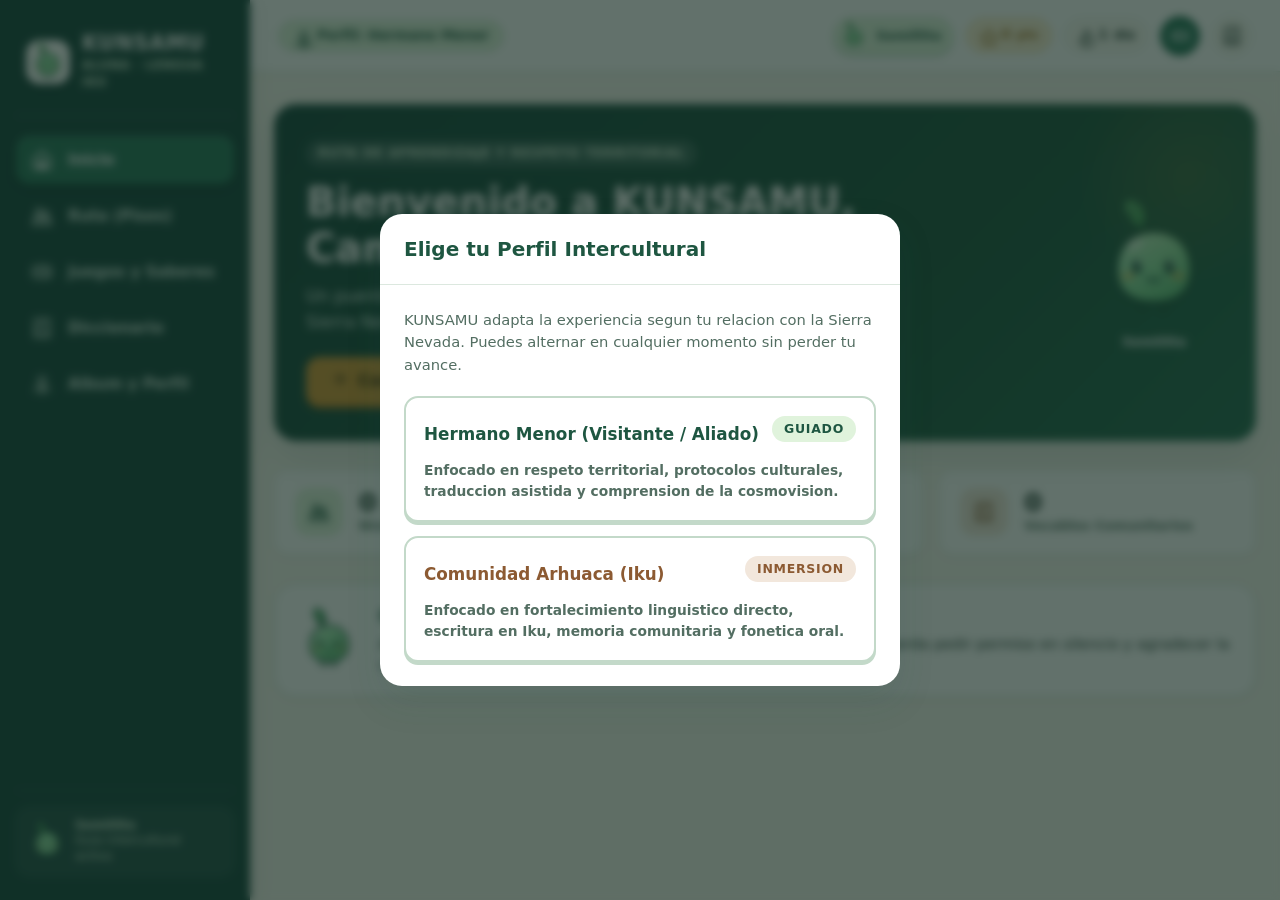
==== commit 49235695: "fix: Favicon animado en tiempo real y presencia interactiva de Semillita en cabecera y tarjetas" ====
--- a/index.html
+++ b/index.html
@@ -11,10 +11,119 @@
 
   <title>KUNSAMU · Saberes y Lengua Iku (Sierra Nevada)</title>
 
-  <!-- PWA Manifest & Favicon (Semillita SVG) -->
+  <!-- PWA Manifest & Favicon (Semillita SVG + Favicon Animado) -->
   <link rel="manifest" href="./manifest.json">
-  <link rel="icon" type="image/svg+xml" href="./assets/semillita.svg">
-  <link rel="apple-touch-icon" href="./assets/semillita.svg">
+  <link rel="icon" type="image/svg+xml" href="./favicon.svg">
+  <link rel="apple-touch-icon" href="./icon.svg">
+
+  <!-- Motor de Favicon Animado en Tiempo Real (Flotacion y Parpadeo de Semillita) -->
+  <script>
+    (function() {
+      try {
+        var canvas = document.createElement('canvas');
+        canvas.width = 32;
+        canvas.height = 32;
+        var ctx = canvas.getContext('2d');
+        if (!ctx) return;
+        var frame = 0;
+        var faviconEl = document.querySelector("link[rel='icon']");
+        function updateFavicon() {
+          ctx.clearRect(0, 0, 32, 32);
+          var bob = Math.sin(frame * 0.22) * 1.5;
+          var isBlink = (frame % 28 >= 25);
+          var leafAngle = Math.sin(frame * 0.16) * 0.2;
+
+          ctx.save();
+          ctx.translate(16, 17 + bob);
+
+          // Patitas
+          ctx.strokeStyle = '#1E5641';
+          ctx.lineWidth = 1.6;
+          ctx.lineCap = 'round';
+          ctx.beginPath();
+          ctx.moveTo(-5, 9); ctx.lineTo(-3, 11); ctx.lineTo(-1, 9);
+          ctx.moveTo(1, 9); ctx.lineTo(3, 11); ctx.lineTo(5, 9);
+          ctx.stroke();
+
+          // Hoja
+          ctx.save();
+          ctx.translate(-3, -10);
+          ctx.rotate(leafAngle - 0.25);
+          ctx.fillStyle = '#59B96B';
+          ctx.strokeStyle = '#1E5641';
+          ctx.lineWidth = 1.3;
+          ctx.beginPath();
+          ctx.ellipse(0, -3.5, 3.5, 6, -0.3, 0, Math.PI * 2);
+          ctx.fill();
+          ctx.stroke();
+          ctx.restore();
+
+          // Sombra
+          ctx.fillStyle = 'rgba(27, 77, 54, 0.25)';
+          ctx.beginPath();
+          ctx.ellipse(0, 9, 8, 2.2, 0, 0, Math.PI * 2);
+          ctx.fill();
+
+          // Cuerpo
+          ctx.fillStyle = '#96E5A8';
+          ctx.strokeStyle = '#1E5641';
+          ctx.lineWidth = 1.7;
+          ctx.beginPath();
+          ctx.ellipse(0, 0, 10.5, 9.8, 0, 0, Math.PI * 2);
+          ctx.fill();
+          ctx.stroke();
+
+          // Brillo
+          ctx.fillStyle = 'rgba(255, 255, 255, 0.55)';
+          ctx.beginPath();
+          ctx.ellipse(-4, -4, 3, 1.8, -0.4, 0, Math.PI * 2);
+          ctx.fill();
+
+          // Mejillas
+          ctx.fillStyle = 'rgba(236, 166, 70, 0.55)';
+          ctx.beginPath();
+          ctx.arc(-5.5, 2.2, 1.9, 0, Math.PI * 2);
+          ctx.arc(5.5, 2.2, 1.9, 0, Math.PI * 2);
+          ctx.fill();
+
+          // Ojos
+          ctx.fillStyle = '#16463E';
+          if (isBlink) {
+            ctx.strokeStyle = '#16463E';
+            ctx.lineWidth = 1.3;
+            ctx.beginPath();
+            ctx.moveTo(-5, -0.5); ctx.lineTo(-1.5, -0.5);
+            ctx.moveTo(1.5, -0.5); ctx.lineTo(5, -0.5);
+            ctx.stroke();
+          } else {
+            ctx.beginPath();
+            ctx.ellipse(-3.2, -1, 1.4, 2.2, 0, 0, Math.PI * 2);
+            ctx.ellipse(3.2, -1, 1.4, 2.2, 0, 0, Math.PI * 2);
+            ctx.fill();
+            ctx.fillStyle = '#FFFFFF';
+            ctx.beginPath();
+            ctx.arc(-2.6, -1.8, 0.65, 0, Math.PI * 2);
+            ctx.arc(3.8, -1.8, 0.65, 0, Math.PI * 2);
+            ctx.fill();
+          }
+
+          // Sonrisa
+          ctx.strokeStyle = '#16463E';
+          ctx.lineWidth = 1.3;
+          ctx.beginPath();
+          ctx.arc(0, 1.6, 2.4, 0.15, Math.PI - 0.15);
+          ctx.stroke();
+
+          ctx.restore();
+
+          if (faviconEl) faviconEl.href = canvas.toDataURL('image/png');
+          frame++;
+        }
+        updateFavicon();
+        setInterval(updateFavicon, 150);
+      } catch (e) {}
+    })();
+  </script>
 
   <!-- Estilos del Sistema de Diseno Intercultural -->
   <link rel="stylesheet" href="./css/styles.css">
@@ -30,7 +139,27 @@
     <aside class="sidebar" aria-label="Navegacion principal">
       <div class="sidebar-brand">
         <div class="brand-icon-wrap">
-          <img src="./assets/semillita.svg" alt="Semillita" width="36" height="36">
+          <svg viewBox="0 0 140 150" width="36" height="36" class="semillita-svg" role="img" aria-label="Semillita">
+            <g class="semillita-bob">
+              <g stroke="#1E5641" stroke-width="4.2" stroke-linecap="round" fill="none">
+                <path d="M 50 128 L 57 137 L 64 128" />
+                <path d="M 74 128 L 81 137 L 88 128" />
+              </g>
+              <path d="M 52 42 C 40 28, 26 12, 42 2 C 58 10, 68 24, 56 43 Z" fill="#59B96B" stroke="#1E5641" stroke-width="3.8" />
+              <path d="M 70 42 C 98 42, 114 62, 114 88 C 114 114, 96 126, 70 126 C 44 126, 26 114, 26 88 C 26 62, 42 42, 70 42 Z" fill="#96E5A8" stroke="#1E5641" stroke-width="4.5" />
+              <ellipse cx="40" cy="95" rx="7.5" ry="4.5" fill="#ECA646" opacity="0.5" />
+              <ellipse cx="98" cy="95" rx="7.5" ry="4.5" fill="#ECA646" opacity="0.5" />
+              <g class="semillita-eye eye-normal">
+                <ellipse cx="50" cy="84" rx="5.5" ry="8" fill="#16463E" />
+                <circle cx="52" cy="80.5" r="2.2" fill="#FFFFFF" />
+              </g>
+              <g class="semillita-eye eye-normal">
+                <ellipse cx="88" cy="84" rx="5.5" ry="8" fill="#16463E" />
+                <circle cx="90" cy="80.5" r="2.2" fill="#FFFFFF" />
+              </g>
+              <path class="mouth-normal" d="M 62 97 Q 69 104 76 97" fill="none" stroke="#16463E" stroke-width="3.2" stroke-linecap="round" />
+            </g>
+          </svg>
         </div>
         <div>
           <div class="brand-title">KUNSAMU</div>
@@ -64,7 +193,27 @@
       <div class="sidebar-footer">
         <div class="sidebar-mascot-card">
           <div class="sidebar-mascot-img">
-            <img src="./assets/semillita.svg" alt="Semillita Guia" width="36" height="42">
+            <svg viewBox="0 0 140 150" width="36" height="42" class="semillita-svg" role="img" aria-label="Semillita Guia">
+              <g class="semillita-bob">
+                <g stroke="#1E5641" stroke-width="4.2" stroke-linecap="round" fill="none">
+                  <path d="M 50 128 L 57 137 L 64 128" />
+                  <path d="M 74 128 L 81 137 L 88 128" />
+                </g>
+                <path d="M 52 42 C 40 28, 26 12, 42 2 C 58 10, 68 24, 56 43 Z" fill="#59B96B" stroke="#1E5641" stroke-width="3.8" />
+                <path d="M 70 42 C 98 42, 114 62, 114 88 C 114 114, 96 126, 70 126 C 44 126, 26 114, 26 88 C 26 62, 42 42, 70 42 Z" fill="#96E5A8" stroke="#1E5641" stroke-width="4.5" />
+                <ellipse cx="40" cy="95" rx="7.5" ry="4.5" fill="#ECA646" opacity="0.5" />
+                <ellipse cx="98" cy="95" rx="7.5" ry="4.5" fill="#ECA646" opacity="0.5" />
+                <g class="semillita-eye eye-normal">
+                  <ellipse cx="50" cy="84" rx="5.5" ry="8" fill="#16463E" />
+                  <circle cx="52" cy="80.5" r="2.2" fill="#FFFFFF" />
+                </g>
+                <g class="semillita-eye eye-normal">
+                  <ellipse cx="88" cy="84" rx="5.5" ry="8" fill="#16463E" />
+                  <circle cx="90" cy="80.5" r="2.2" fill="#FFFFFF" />
+                </g>
+                <path class="mouth-normal" d="M 62 97 Q 69 104 76 97" fill="none" stroke="#16463E" stroke-width="3.2" stroke-linecap="round" />
+              </g>
+            </svg>
           </div>
           <div class="sidebar-mascot-text">
             <strong>Semillita</strong>
@@ -88,6 +237,30 @@
         </div>
 
         <div class="topbar-right">
+          <!-- Mascota Semillita Viva en la Barra Superior (Arriba a la derecha) -->
+          <button class="topbar-mascot-pill" id="btnTopbarMascot" aria-label="Semillita, guia interactiva">
+            <span class="topbar-mascot-icon">
+              <svg viewBox="0 0 140 150" width="24" height="24" class="semillita-svg" role="img" aria-hidden="true">
+                <g class="semillita-bob">
+                  <path d="M 52 42 C 40 28, 26 12, 42 2 C 58 10, 68 24, 56 43 Z" fill="#59B96B" stroke="#1E5641" stroke-width="4" />
+                  <path d="M 70 42 C 98 42, 114 62, 114 88 C 114 114, 96 126, 70 126 C 44 126, 26 114, 26 88 C 26 62, 42 42, 70 42 Z" fill="#96E5A8" stroke="#1E5641" stroke-width="5" />
+                  <ellipse cx="40" cy="95" rx="7.5" ry="4.5" fill="#ECA646" opacity="0.6" />
+                  <ellipse cx="98" cy="95" rx="7.5" ry="4.5" fill="#ECA646" opacity="0.6" />
+                  <g class="semillita-eye eye-normal">
+                    <ellipse cx="50" cy="84" rx="6" ry="8.5" fill="#16463E" />
+                    <circle cx="52" cy="80.5" r="2.5" fill="#FFFFFF" />
+                  </g>
+                  <g class="semillita-eye eye-normal">
+                    <ellipse cx="88" cy="84" rx="6" ry="8.5" fill="#16463E" />
+                    <circle cx="90" cy="80.5" r="2.5" fill="#FFFFFF" />
+                  </g>
+                  <path class="mouth-normal" d="M 62 97 Q 69 104 76 97" fill="none" stroke="#16463E" stroke-width="3.5" stroke-linecap="round" />
+                </g>
+              </svg>
+            </span>
+            <span>Semillita</span>
+          </button>
+
           <!-- Puntos acumulados -->
           <div class="stat-pill points">
             <span class="svg-icon" id="topbarPointsIcon" style="width: 16px; height: 16px;"></span>
@@ -141,10 +314,53 @@
                 </div>
               </div>
 
-              <!-- Mascota Semillita en Hero -->
+              <!-- Mascota Semillita en Hero (Arriba a la derecha del Inicio) -->
               <div class="home-mascot-area">
-                <div class="mascot-hero-svg-wrap" id="homeMascotWrap">
-                  <!-- Se inyecta inline el SVG para soportar estados y animaciones -->
+                <div class="mascot-hero-svg-wrap" id="homeMascotWrap" style="cursor: pointer;" title="Haz clic para saludar a Semillita">
+                  <svg xmlns="http://www.w3.org/2000/svg" viewBox="0 0 140 150" class="semillita-svg" role="img" aria-label="Semillita Guia Intercultural">
+                    <defs>
+                      <linearGradient id="leafGradHero" x1="0%" y1="0%" x2="100%" y2="100%">
+                        <stop offset="0%" stop-color="#73D98A"/>
+                        <stop offset="60%" stop-color="#4CAF68"/>
+                        <stop offset="100%" stop-color="#237A4B"/>
+                      </linearGradient>
+                      <linearGradient id="bodyGradHero" x1="20%" y1="0%" x2="80%" y2="100%">
+                        <stop offset="0%" stop-color="#C2F3CB"/>
+                        <stop offset="45%" stop-color="#96E5A8"/>
+                        <stop offset="100%" stop-color="#5EBE78"/>
+                      </linearGradient>
+                    </defs>
+                    <g class="semillita-bob">
+                      <g class="semillita-feet" stroke="#1E5641" stroke-width="4.2" stroke-linecap="round" stroke-linejoin="round" fill="none">
+                        <path d="M 50 128 L 57 137 L 64 128" />
+                        <path d="M 74 128 L 81 137 L 88 128" />
+                      </g>
+                      <g class="semillita-leaf">
+                        <path d="M 52 42 C 40 28, 26 12, 42 2 C 58 10, 68 24, 56 43 Z" fill="url(#leafGradHero)" stroke="#1E5641" stroke-width="3.8" stroke-linejoin="round" />
+                        <path d="M 44 26 C 47 18, 45 10, 42 4" fill="none" stroke="#1E5641" stroke-width="2.2" stroke-linecap="round" />
+                      </g>
+                      <path d="M 52 38 Q 54 44 56 48" fill="none" stroke="#1E5641" stroke-width="4" stroke-linecap="round" />
+                      <ellipse cx="69" cy="120" rx="36" ry="10" fill="#1B4D36" opacity="0.2" />
+                      <path d="M 70 42 C 98 42, 114 62, 114 88 C 114 114, 96 126, 70 126 C 44 126, 26 114, 26 88 C 26 62, 42 42, 70 42 Z" fill="url(#bodyGradHero)" stroke="#1E5641" stroke-width="4.5" stroke-linejoin="round" />
+                      <ellipse cx="48" cy="58" rx="10" ry="6" transform="rotate(-25 48 58)" fill="#FFFFFF" opacity="0.45" />
+                      <ellipse cx="40" cy="95" rx="7.5" ry="4.5" fill="#ECA646" opacity="0.5" />
+                      <ellipse cx="98" cy="95" rx="7.5" ry="4.5" fill="#ECA646" opacity="0.5" />
+                      <g class="semillita-eye eye-normal">
+                        <ellipse cx="50" cy="84" rx="5.5" ry="8" fill="#16463E" />
+                        <circle cx="52" cy="80.5" r="2.2" fill="#FFFFFF" />
+                      </g>
+                      <g class="semillita-eye eye-normal">
+                        <ellipse cx="88" cy="84" rx="5.5" ry="8" fill="#16463E" />
+                        <circle cx="90" cy="80.5" r="2.2" fill="#FFFFFF" />
+                      </g>
+                      <g class="eye-happy" style="display: none;" stroke="#16463E" stroke-width="3.5" stroke-linecap="round" fill="none">
+                        <path d="M 44 86 Q 50 78 56 86" />
+                        <path d="M 82 86 Q 88 78 94 86" />
+                      </g>
+                      <path class="mouth-normal" d="M 62 97 Q 69 104 76 97" fill="none" stroke="#16463E" stroke-width="3.2" stroke-linecap="round" />
+                      <path class="mouth-happy" style="display: none;" d="M 60 96 Q 69 108 78 96 Z" fill="#D9665B" stroke="#16463E" stroke-width="3" stroke-linejoin="round" />
+                    </g>
+                  </svg>
                 </div>
                 <span style="font-size: 0.8rem; font-weight: 700; color: #FFFFFF; margin-top: 8px;">Semillita</span>
               </div>
@@ -178,13 +394,52 @@
             </div>
           </div>
 
-          <!-- Bocadillo Contextual Vivo de Semillita -->
+          <!-- Bocadillo Contextual Vivo de Semillita (Quien es Semillita) -->
           <div class="mascot-speech-bubble-banner">
-            <div class="bubble-mascot-thumb" id="bubbleMascotThumb"></div>
+            <div class="bubble-mascot-thumb" id="bubbleMascotThumb">
+              <svg xmlns="http://www.w3.org/2000/svg" viewBox="0 0 140 150" class="semillita-svg" role="img" aria-label="Semillita Guia">
+                <defs>
+                  <linearGradient id="leafGradThumb" x1="0%" y1="0%" x2="100%" y2="100%">
+                    <stop offset="0%" stop-color="#73D98A"/>
+                    <stop offset="60%" stop-color="#4CAF68"/>
+                    <stop offset="100%" stop-color="#237A4B"/>
+                  </linearGradient>
+                  <linearGradient id="bodyGradThumb" x1="20%" y1="0%" x2="80%" y2="100%">
+                    <stop offset="0%" stop-color="#C2F3CB"/>
+                    <stop offset="45%" stop-color="#96E5A8"/>
+                    <stop offset="100%" stop-color="#5EBE78"/>
+                  </linearGradient>
+                </defs>
+                <g class="semillita-bob">
+                  <g stroke="#1E5641" stroke-width="4.2" stroke-linecap="round" fill="none">
+                    <path d="M 50 128 L 57 137 L 64 128" />
+                    <path d="M 74 128 L 81 137 L 88 128" />
+                  </g>
+                  <g class="semillita-leaf">
+                    <path d="M 52 42 C 40 28, 26 12, 42 2 C 58 10, 68 24, 56 43 Z" fill="url(#leafGradThumb)" stroke="#1E5641" stroke-width="3.8" />
+                  </g>
+                  <path d="M 52 38 Q 54 44 56 48" fill="none" stroke="#1E5641" stroke-width="4" stroke-linecap="round" />
+                  <path d="M 70 42 C 98 42, 114 62, 114 88 C 114 114, 96 126, 70 126 C 44 126, 26 114, 26 88 C 26 62, 42 42, 70 42 Z" fill="url(#bodyGradThumb)" stroke="#1E5641" stroke-width="4.5" />
+                  <ellipse cx="40" cy="95" rx="7.5" ry="4.5" fill="#ECA646" opacity="0.5" />
+                  <ellipse cx="98" cy="95" rx="7.5" ry="4.5" fill="#ECA646" opacity="0.5" />
+                  <g class="semillita-eye eye-normal">
+                    <ellipse cx="50" cy="84" rx="5.5" ry="8" fill="#16463E" />
+                    <circle cx="52" cy="80.5" r="2.2" fill="#FFFFFF" />
+                  </g>
+                  <g class="semillita-eye eye-normal">
+                    <ellipse cx="88" cy="84" rx="5.5" ry="8" fill="#16463E" />
+                    <circle cx="90" cy="80.5" r="2.2" fill="#FFFFFF" />
+                  </g>
+                  <path class="mouth-normal" d="M 62 97 Q 69 104 76 97" fill="none" stroke="#16463E" stroke-width="3.2" stroke-linecap="round" />
+                </g>
+              </svg>
+            </div>
             <div class="bubble-text-content">
-              <h3 id="bubbleMascotTitle">Consejo de Semillita</h3>
+              <div style="display: flex; align-items: center; gap: 8px; margin-bottom: 4px;">
+                <h3 id="bubbleMascotTitle" style="color: var(--primary-forest); margin: 0;">¿Quien es Semillita? · Tu Guia Intercultural</h3>
+              </div>
               <p id="homeMascotMessage">
-                Antes de subir hacia las altas cumbres, recuerda pedir permiso a la cuenca y escuchar el murmullo del rio.
+                Soy Semillita, una semilla ancestral de la Sierra Nevada de Santa Marta. Germino con el pensamiento (Aluna) y la palabra viva (Kunsamu). Te acompano en cada piso para recordarte el respeto a la Madre Tierra y darte pistas de aprendizaje en lengua Iku.
               </p>
             </div>
           </div>
--- a/css/styles.css
+++ b/css/styles.css
@@ -335,6 +335,126 @@
   display: flex;
   align-items: center;
   gap: 12px;
+}
+
+.topbar-mascot-pill {
+  display: inline-flex;
+  align-items: center;
+  gap: 8px;
+  background: var(--primary-soft);
+  color: var(--primary-forest);
+  border: 1.5px solid var(--border-medium);
+  padding: 4px 12px 4px 6px;
+  border-radius: var(--radius-full);
+  font-size: 0.82rem;
+  font-weight: 800;
+  cursor: pointer;
+  transition: all 0.2s cubic-bezier(0.16, 1, 0.3, 1);
+  box-shadow: 0 2px 0 var(--border-medium);
+}
+
+.topbar-mascot-pill:hover {
+  background: #D3ECD0;
+  border-color: var(--primary-forest);
+  transform: translateY(-1px);
+  box-shadow: 0 3px 0 var(--border-shadow);
+}
+
+.topbar-mascot-pill:active {
+  transform: translateY(1px);
+  box-shadow: none;
+}
+
+.topbar-mascot-icon {
+  width: 28px;
+  height: 28px;
+  display: flex;
+  align-items: center;
+  justify-content: center;
+  flex-shrink: 0;
+}
+
+/* ==========================================================================
+   ANIMACIONES GLOBALES DE SEMILLITA
+   ========================================================================== */
+.semillita-svg {
+  overflow: visible;
+  display: block;
+}
+.semillita-bob {
+  animation: semBob 3s ease-in-out infinite;
+  transform-origin: 70px 115px;
+}
+.semillita-eye {
+  transform-origin: center;
+  animation: semBlink 4.5s ease-in-out infinite;
+}
+.semillita-leaf {
+  transform-origin: 52px 35px;
+  animation: semLeafSway 3.6s ease-in-out infinite;
+}
+
+@keyframes semBob {
+  0%, 100% { transform: translateY(0); }
+  50% { transform: translateY(-7px); }
+}
+@keyframes semBlink {
+  0%, 92%, 100% { transform: scaleY(1); }
+  96% { transform: scaleY(0.1); }
+}
+@keyframes semLeafSway {
+  0%, 100% { transform: rotate(-3deg); }
+  50% { transform: rotate(5deg); }
+}
+
+.semillita--happy .semillita-bob {
+  animation: semHappyJump 0.6s ease-in-out 3;
+}
+.semillita--happy .semillita-eye {
+  animation: none;
+}
+.semillita--happy .eye-normal {
+  display: none !important;
+}
+.semillita--happy .eye-happy {
+  display: block !important;
+}
+.semillita--happy .mouth-normal {
+  display: none !important;
+}
+.semillita--happy .mouth-happy {
+  display: block !important;
+}
+
+@keyframes semHappyJump {
+  0%, 100% { transform: translateY(0) scale(1); }
+  40% { transform: translateY(-16px) scale(1.06, 0.94); }
+  70% { transform: translateY(2px) scale(0.96, 1.04); }
+}
+
+.semillita--thinking .semillita-bob {
+  animation: semThinkTilt 2.2s ease-in-out infinite;
+}
+.semillita--thinking .semillita-leaf {
+  animation: semThinkLeaf 1.2s ease-in-out infinite;
+}
+@keyframes semThinkTilt {
+  0%, 100% { transform: rotate(0deg) translateY(0); }
+  50% { transform: rotate(6deg) translateY(-4px); }
+}
+@keyframes semThinkLeaf {
+  0%, 100% { transform: rotate(8deg); }
+  50% { transform: rotate(-6deg); }
+}
+
+.brand-icon-wrap svg,
+.sidebar-mascot-img svg,
+.topbar-mascot-icon svg,
+.mascot-hero-svg-wrap svg,
+.bubble-mascot-thumb svg {
+  width: 100%;
+  height: 100%;
+  display: block;
 }
 
 .stat-pill {
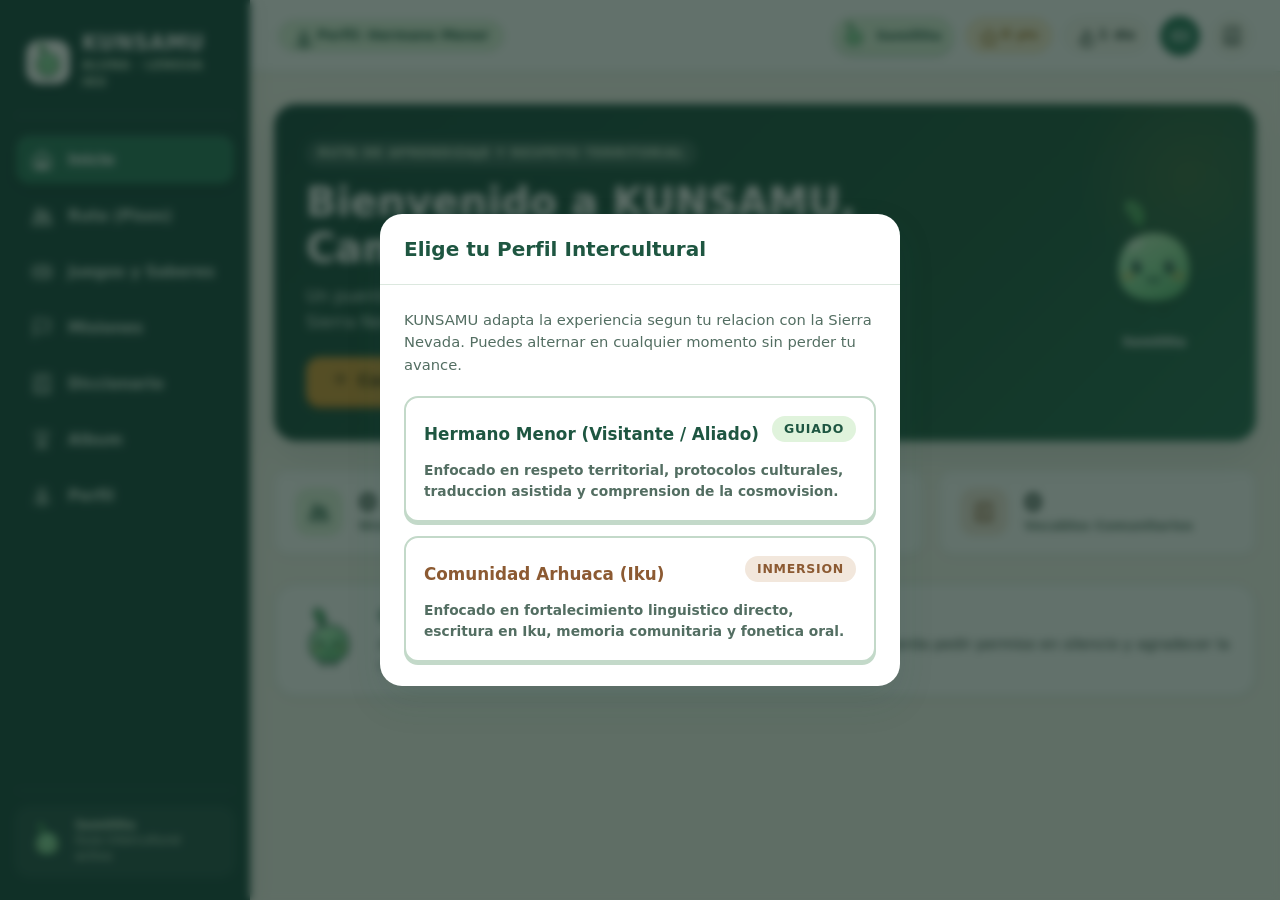
==== commit 620bd769: "feat: paisaje continuo 6 pisos, misiones, album interactivo y SVG Semillita corregido" ====
--- a/index.html
+++ b/index.html
@@ -135,17 +135,20 @@
 
   <div class="app-container">
 
-    <!-- 1. BARRA LATERAL (DESKTOP) CON EXACTAMENTE 5 SECCIONES -->
+    <!-- 1. BARRA LATERAL (DESKTOP) CON SECCIONES PRINCIPALES -->
     <aside class="sidebar" aria-label="Navegacion principal">
       <div class="sidebar-brand">
         <div class="brand-icon-wrap">
           <svg viewBox="0 0 140 150" width="36" height="36" class="semillita-svg" role="img" aria-label="Semillita">
-            <g class="semillita-bob">
+            <g class="semillita-body">
               <g stroke="#1E5641" stroke-width="4.2" stroke-linecap="round" fill="none">
                 <path d="M 50 128 L 57 137 L 64 128" />
                 <path d="M 74 128 L 81 137 L 88 128" />
               </g>
-              <path d="M 52 42 C 40 28, 26 12, 42 2 C 58 10, 68 24, 56 43 Z" fill="#59B96B" stroke="#1E5641" stroke-width="3.8" />
+              <g class="semillita-leaf">
+                <path d="M 52 42 C 40 28, 26 12, 42 2 C 58 10, 68 24, 56 43 Z" fill="#59B96B" stroke="#1E5641" stroke-width="3.8" />
+              </g>
+              <path d="M 52 38 Q 54 44 56 48" fill="none" stroke="#1E5641" stroke-width="4" stroke-linecap="round" />
               <path d="M 70 42 C 98 42, 114 62, 114 88 C 114 114, 96 126, 70 126 C 44 126, 26 114, 26 88 C 26 62, 42 42, 70 42 Z" fill="#96E5A8" stroke="#1E5641" stroke-width="4.5" />
               <ellipse cx="40" cy="95" rx="7.5" ry="4.5" fill="#ECA646" opacity="0.5" />
               <ellipse cx="98" cy="95" rx="7.5" ry="4.5" fill="#ECA646" opacity="0.5" />
@@ -157,7 +160,12 @@
                 <ellipse cx="88" cy="84" rx="5.5" ry="8" fill="#16463E" />
                 <circle cx="90" cy="80.5" r="2.2" fill="#FFFFFF" />
               </g>
+              <g class="eye-happy" style="display: none;" stroke="#16463E" stroke-width="3.5" stroke-linecap="round" fill="none">
+                <path d="M 44 86 Q 50 78 56 86" />
+                <path d="M 82 86 Q 88 78 94 86" />
+              </g>
               <path class="mouth-normal" d="M 62 97 Q 69 104 76 97" fill="none" stroke="#16463E" stroke-width="3.2" stroke-linecap="round" />
+              <path class="mouth-happy" style="display: none;" d="M 60 96 Q 69 108 78 96 Z" fill="#D9665B" stroke="#16463E" stroke-width="3" stroke-linejoin="round" />
             </g>
           </svg>
         </div>
@@ -180,13 +188,21 @@
           <span class="nav-icon" id="navIcon-juegos"></span>
           <span>Juegos y Saberes</span>
         </button>
+        <button class="nav-item-btn" data-view="misiones" id="navBtn-misiones">
+          <span class="nav-icon" id="navIcon-misiones"></span>
+          <span>Misiones</span>
+        </button>
         <button class="nav-item-btn" data-view="diccionario" id="navBtn-diccionario">
           <span class="nav-icon" id="navIcon-diccionario"></span>
           <span>Diccionario</span>
         </button>
+        <button class="nav-item-btn" data-view="album" id="navBtn-album">
+          <span class="nav-icon" id="navIcon-album"></span>
+          <span>Album</span>
+        </button>
         <button class="nav-item-btn" data-view="perfil" id="navBtn-perfil">
           <span class="nav-icon" id="navIcon-perfil"></span>
-          <span>Album y Perfil</span>
+          <span>Perfil</span>
         </button>
       </nav>
 
@@ -194,12 +210,15 @@
         <div class="sidebar-mascot-card">
           <div class="sidebar-mascot-img">
             <svg viewBox="0 0 140 150" width="36" height="42" class="semillita-svg" role="img" aria-label="Semillita Guia">
-              <g class="semillita-bob">
+              <g class="semillita-body">
                 <g stroke="#1E5641" stroke-width="4.2" stroke-linecap="round" fill="none">
                   <path d="M 50 128 L 57 137 L 64 128" />
                   <path d="M 74 128 L 81 137 L 88 128" />
                 </g>
-                <path d="M 52 42 C 40 28, 26 12, 42 2 C 58 10, 68 24, 56 43 Z" fill="#59B96B" stroke="#1E5641" stroke-width="3.8" />
+                <g class="semillita-leaf">
+                  <path d="M 52 42 C 40 28, 26 12, 42 2 C 58 10, 68 24, 56 43 Z" fill="#59B96B" stroke="#1E5641" stroke-width="3.8" />
+                </g>
+                <path d="M 52 38 Q 54 44 56 48" fill="none" stroke="#1E5641" stroke-width="4" stroke-linecap="round" />
                 <path d="M 70 42 C 98 42, 114 62, 114 88 C 114 114, 96 126, 70 126 C 44 126, 26 114, 26 88 C 26 62, 42 42, 70 42 Z" fill="#96E5A8" stroke="#1E5641" stroke-width="4.5" />
                 <ellipse cx="40" cy="95" rx="7.5" ry="4.5" fill="#ECA646" opacity="0.5" />
                 <ellipse cx="98" cy="95" rx="7.5" ry="4.5" fill="#ECA646" opacity="0.5" />
@@ -211,7 +230,12 @@
                   <ellipse cx="88" cy="84" rx="5.5" ry="8" fill="#16463E" />
                   <circle cx="90" cy="80.5" r="2.2" fill="#FFFFFF" />
                 </g>
+                <g class="eye-happy" style="display: none;" stroke="#16463E" stroke-width="3.5" stroke-linecap="round" fill="none">
+                  <path d="M 44 86 Q 50 78 56 86" />
+                  <path d="M 82 86 Q 88 78 94 86" />
+                </g>
                 <path class="mouth-normal" d="M 62 97 Q 69 104 76 97" fill="none" stroke="#16463E" stroke-width="3.2" stroke-linecap="round" />
+                <path class="mouth-happy" style="display: none;" d="M 60 96 Q 69 108 78 96 Z" fill="#D9665B" stroke="#16463E" stroke-width="3" stroke-linejoin="round" />
               </g>
             </svg>
           </div>
@@ -241,8 +265,10 @@
           <button class="topbar-mascot-pill" id="btnTopbarMascot" aria-label="Semillita, guia interactiva">
             <span class="topbar-mascot-icon">
               <svg viewBox="0 0 140 150" width="24" height="24" class="semillita-svg" role="img" aria-hidden="true">
-                <g class="semillita-bob">
-                  <path d="M 52 42 C 40 28, 26 12, 42 2 C 58 10, 68 24, 56 43 Z" fill="#59B96B" stroke="#1E5641" stroke-width="4" />
+                <g class="semillita-body">
+                  <g class="semillita-leaf">
+                    <path d="M 52 42 C 40 28, 26 12, 42 2 C 58 10, 68 24, 56 43 Z" fill="#59B96B" stroke="#1E5641" stroke-width="4" />
+                  </g>
                   <path d="M 70 42 C 98 42, 114 62, 114 88 C 114 114, 96 126, 70 126 C 44 126, 26 114, 26 88 C 26 62, 42 42, 70 42 Z" fill="#96E5A8" stroke="#1E5641" stroke-width="5" />
                   <ellipse cx="40" cy="95" rx="7.5" ry="4.5" fill="#ECA646" opacity="0.6" />
                   <ellipse cx="98" cy="95" rx="7.5" ry="4.5" fill="#ECA646" opacity="0.6" />
@@ -254,7 +280,12 @@
                     <ellipse cx="88" cy="84" rx="6" ry="8.5" fill="#16463E" />
                     <circle cx="90" cy="80.5" r="2.5" fill="#FFFFFF" />
                   </g>
+                  <g class="eye-happy" style="display: none;" stroke="#16463E" stroke-width="4" stroke-linecap="round" fill="none">
+                    <path d="M 44 86 Q 50 78 56 86" />
+                    <path d="M 82 86 Q 88 78 94 86" />
+                  </g>
                   <path class="mouth-normal" d="M 62 97 Q 69 104 76 97" fill="none" stroke="#16463E" stroke-width="3.5" stroke-linecap="round" />
+                  <path class="mouth-happy" style="display: none;" d="M 60 96 Q 69 108 78 96 Z" fill="#D9665B" stroke="#16463E" stroke-width="3" stroke-linejoin="round" />
                 </g>
               </svg>
             </span>
@@ -330,7 +361,7 @@
                         <stop offset="100%" stop-color="#5EBE78"/>
                       </linearGradient>
                     </defs>
-                    <g class="semillita-bob">
+                    <g class="semillita-body">
                       <g class="semillita-feet" stroke="#1E5641" stroke-width="4.2" stroke-linecap="round" stroke-linejoin="round" fill="none">
                         <path d="M 50 128 L 57 137 L 64 128" />
                         <path d="M 74 128 L 81 137 L 88 128" />
@@ -380,7 +411,7 @@
             <div class="stat-summary-card">
               <div class="stat-icon-badge gold" id="statBadgeBadges"></div>
               <div>
-                <div class="stat-number" id="homeCompletedBadges">0 / 6</div>
+                <div class="stat-number" id="homeCompletedBadges">0 / 10</div>
                 <div class="stat-label">Insignias del Album</div>
               </div>
             </div>
@@ -410,7 +441,7 @@
                     <stop offset="100%" stop-color="#5EBE78"/>
                   </linearGradient>
                 </defs>
-                <g class="semillita-bob">
+                <g class="semillita-body">
                   <g stroke="#1E5641" stroke-width="4.2" stroke-linecap="round" fill="none">
                     <path d="M 50 128 L 57 137 L 64 128" />
                     <path d="M 74 128 L 81 137 L 88 128" />
@@ -430,7 +461,12 @@
                     <ellipse cx="88" cy="84" rx="5.5" ry="8" fill="#16463E" />
                     <circle cx="90" cy="80.5" r="2.2" fill="#FFFFFF" />
                   </g>
+                  <g class="eye-happy" style="display: none;" stroke="#16463E" stroke-width="3.5" stroke-linecap="round" fill="none">
+                    <path d="M 44 86 Q 50 78 56 86" />
+                    <path d="M 82 86 Q 88 78 94 86" />
+                  </g>
                   <path class="mouth-normal" d="M 62 97 Q 69 104 76 97" fill="none" stroke="#16463E" stroke-width="3.2" stroke-linecap="round" />
+                  <path class="mouth-happy" style="display: none;" d="M 60 96 Q 69 108 78 96 Z" fill="#D9665B" stroke="#16463E" stroke-width="3" stroke-linejoin="round" />
                 </g>
               </svg>
             </div>
@@ -502,6 +538,31 @@
         </section>
 
         <!-- ================================================================
+             4. VISTA: MISIONES EN EL TERRITORIO
+             ================================================================ -->
+        <section class="app-view" id="viewMisiones">
+          <div class="route-header">
+            <span class="hero-tag" style="background: var(--primary-soft); color: var(--primary-forest);">
+              Accion Consciente y Cuidado Territorial
+            </span>
+            <h2>Misiones en el territorio</h2>
+            <p>Practicas cotidianas de observacion ambiental, respeto al agua y dialogo intercultural conectadas con tu progreso.</p>
+          </div>
+
+          <div class="missions-progress-banner" id="missionsProgressBanner">
+            <div class="banner-progress-top">
+              <span class="banner-progress-title" id="missionsProgressSummary">0 de 6 misiones completadas</span>
+              <span class="banner-progress-points" id="missionsPointsSummary">+0 pts ganados</span>
+            </div>
+            <div class="progress-bar-track">
+              <div class="progress-bar-fill" id="missionsProgressFill" style="width: 0%;"></div>
+            </div>
+          </div>
+
+          <div class="missions-grid" id="missionsGridContainer"></div>
+        </section>
+
+        <!-- ================================================================
              4. VISTA: DICCIONARIO BILINGUE Y CONTRASTE DE SABERES
              ================================================================ -->
         <section class="app-view" id="viewDiccionario">
@@ -540,7 +601,32 @@
         </section>
 
         <!-- ================================================================
-             5. VISTA: ALBUM Y PERFIL (INSIGNIAS, TALLER Y HABEAS DATA)
+             6. VISTA: ALBUM DE INSIGNIAS TERRITORIALES
+             ================================================================ -->
+        <section class="app-view" id="viewAlbum">
+          <div class="route-header">
+            <span class="hero-tag" style="background: var(--accent-ochre-light); color: var(--accent-ochre-dark);">
+              Coleccion Intercultural
+            </span>
+            <h2>Album de Insignias</h2>
+            <p>Toca cualquier insignia para conocer su significado cultural y el requisito exacto para desbloquearla.</p>
+          </div>
+
+          <div class="album-progress-banner" id="albumProgressBanner">
+            <div class="banner-progress-top">
+              <span class="banner-progress-title" id="albumProgressSummary">0 / 10 insignias conseguidas</span>
+              <span class="banner-progress-points" id="albumProgressPercent">0% completado</span>
+            </div>
+            <div class="progress-bar-track">
+              <div class="progress-bar-fill" id="albumProgressFill" style="width: 0%;"></div>
+            </div>
+          </div>
+
+          <div class="badges-gallery-grid" id="badgesGalleryContainer"></div>
+        </section>
+
+        <!-- ================================================================
+             7. VISTA: PERFIL Y GOBERNANZA (ROL, TALLER Y HABEAS DATA)
              ================================================================ -->
         <section class="app-view" id="viewPerfil">
           <!-- Tarjeta de Perfil Activo -->
@@ -565,15 +651,24 @@
             </div>
           </div>
 
-          <!-- Album de Insignias Territoriales -->
-          <div style="margin-bottom: 24px;">
-            <h3 style="font-size: 1.35rem; font-weight: 800; color: var(--primary-forest); margin-bottom: 6px;">
-              Album de Insignias Territoriales
-            </h3>
-            <p style="color: var(--text-muted); font-size: 0.92rem; margin-bottom: 16px;">
-              Medallas desbloqueadas al culminar los pisos de la Sierra Nevada.
-            </p>
-            <div class="badges-gallery-grid" id="badgesGalleryContainer"></div>
+          <!-- Resumen Estadistico del Estudiante -->
+          <div class="profile-stats-mini-grid">
+            <div class="profile-mini-stat">
+              <strong id="profStatPoints">0</strong>
+              <span>Puntos Totales</span>
+            </div>
+            <div class="profile-mini-stat">
+              <strong id="profStatLevels">0 / 24</strong>
+              <span>Niveles Tejidos</span>
+            </div>
+            <div class="profile-mini-stat">
+              <strong id="profStatMissions">0 / 6</strong>
+              <span>Misiones Realizadas</span>
+            </div>
+            <div class="profile-mini-stat">
+              <strong id="profStatBadges">0 / 10</strong>
+              <span>Insignias Ganadas</span>
+            </div>
           </div>
 
           <!-- Taller Comunitario (Grabacion de Vocablos Locales) -->
@@ -661,7 +756,7 @@
 
       </main>
 
-      <!-- 2. BARRA DE NAVEGACION INFERIOR (MOVIL) CON LAS MISMAS 5 SECCIONES -->
+      <!-- 2. BARRA DE NAVEGACION INFERIOR (MOVIL) -->
       <nav class="bottom-nav" aria-label="Navegacion movil">
         <ul class="bottom-nav-list">
           <li>
@@ -683,9 +778,21 @@
             </button>
           </li>
           <li>
+            <button class="bottom-nav-btn" data-view="misiones" id="mobBtn-misiones">
+              <span class="nav-icon" id="mobIcon-misiones"></span>
+              <span>Misiones</span>
+            </button>
+          </li>
+          <li>
             <button class="bottom-nav-btn" data-view="diccionario" id="mobBtn-diccionario">
               <span class="nav-icon" id="mobIcon-diccionario"></span>
               <span>Diccionario</span>
+            </button>
+          </li>
+          <li>
+            <button class="bottom-nav-btn" data-view="album" id="mobBtn-album">
+              <span class="nav-icon" id="mobIcon-album"></span>
+              <span>Album</span>
             </button>
           </li>
           <li>
--- a/css/styles.css
+++ b/css/styles.css
@@ -381,16 +381,18 @@
   overflow: visible;
   display: block;
 }
+.semillita-body,
 .semillita-bob {
   animation: semBob 3s ease-in-out infinite;
-  transform-origin: 70px 115px;
+  transform-origin: center bottom;
 }
 .semillita-eye {
+  transform-box: fill-box;
   transform-origin: center;
   animation: semBlink 4.5s ease-in-out infinite;
 }
 .semillita-leaf {
-  transform-origin: 52px 35px;
+  transform-origin: 52px 38px;
   animation: semLeafSway 3.6s ease-in-out infinite;
 }
 
@@ -407,6 +409,7 @@
   50% { transform: rotate(5deg); }
 }
 
+.semillita--happy .semillita-body,
 .semillita--happy .semillita-bob {
   animation: semHappyJump 0.6s ease-in-out 3;
 }
@@ -425,13 +428,17 @@
 .semillita--happy .mouth-happy {
   display: block !important;
 }
+.semillita--happy .semillita-sparkles {
+  display: block !important;
+}
 
 @keyframes semHappyJump {
   0%, 100% { transform: translateY(0) scale(1); }
-  40% { transform: translateY(-16px) scale(1.06, 0.94); }
-  70% { transform: translateY(2px) scale(0.96, 1.04); }
-}
-
+  40% { transform: translateY(-14px) scale(1.05, 0.95); }
+  70% { transform: translateY(2px) scale(0.97, 1.03); }
+}
+
+.semillita--thinking .semillita-body,
 .semillita--thinking .semillita-bob {
   animation: semThinkTilt 2.2s ease-in-out infinite;
 }
@@ -440,7 +447,7 @@
 }
 @keyframes semThinkTilt {
   0%, 100% { transform: rotate(0deg) translateY(0); }
-  50% { transform: rotate(6deg) translateY(-4px); }
+  50% { transform: rotate(5deg) translateY(-4px); }
 }
 @keyframes semThinkLeaf {
   0%, 100% { transform: rotate(8deg); }
@@ -832,7 +839,7 @@
 }
 
 /* ==========================================================================
-   VISTA 2: RUTA EN TEJIDO GEOMETRICO EN ZIGZAG (PISOS DEL SABER)
+   VISTA 2: RUTA EN PAISAJE VERTICAL CONTINUO (6 PISOS CONECTADOS)
    ========================================================================== */
 .route-header {
   margin-bottom: 24px;
@@ -849,7 +856,66 @@
   font-size: 0.95rem;
 }
 
-/* Contenedor de Piso Territorial */
+/* Lienzo vertical continuo sin cortes entre pisos */
+.route-continuous-canvas {
+  border-radius: var(--radius-lg);
+  border: 1.5px solid var(--border-medium);
+  overflow: hidden;
+  box-shadow: var(--shadow-md);
+  display: flex;
+  flex-direction: column;
+  position: relative;
+}
+
+.piso-section {
+  position: relative;
+  padding: 32px 26px 26px;
+  overflow: hidden;
+}
+
+/* Degradados continuos por piso termico (el final de uno es el inicio del siguiente) */
+.piso-stage-1 { background: linear-gradient(180deg, #E6F4F1 0%, #D9EFE6 100%); }
+.piso-stage-2 { background: linear-gradient(180deg, #D9EFE6 0%, #CBE7D3 100%); }
+.piso-stage-3 { background: linear-gradient(180deg, #CBE7D3 0%, #DCE9E2 100%); }
+.piso-stage-4 { background: linear-gradient(180deg, #DCE9E2 0%, #EAE3D2 100%); }
+.piso-stage-5 { background: linear-gradient(180deg, #EAE3D2 0%, #DCE8F2 100%); }
+.piso-stage-6 { background: linear-gradient(180deg, #DCE8F2 0%, #F4F8FB 100%); }
+
+.stage-bg-silhouette {
+  position: absolute;
+  inset: 0;
+  width: 100%;
+  height: 100%;
+  opacity: 0.13;
+  pointer-events: none !important;
+  z-index: 1;
+}
+
+.piso-header-seamless {
+  display: flex;
+  align-items: center;
+  justify-content: space-between;
+  margin-bottom: 24px;
+  position: relative;
+  z-index: 4;
+  flex-wrap: wrap;
+  gap: 12px;
+}
+
+.piso-full-title {
+  font-size: 1.28rem;
+  font-weight: 800;
+  color: var(--primary-deep);
+}
+
+.piso-ecosystem-tag {
+  font-size: 0.82rem;
+  font-weight: 700;
+  color: var(--accent-earth);
+  display: block;
+}
+
+/* Contenedor de tarjeta generica (para Taller, etc.) */
 .piso-container {
   background: var(--bg-card);
   border: 1.5px solid var(--border-light);
@@ -860,17 +926,6 @@
   position: relative;
 }
 
-.piso-header {
-  display: flex;
-  align-items: center;
-  justify-content: space-between;
-  padding-bottom: 18px;
-  border-bottom: 1px solid var(--border-light);
-  margin-bottom: 24px;
-  flex-wrap: wrap;
-  gap: 12px;
-}
-
 .piso-title-wrap {
   display: flex;
   align-items: center;
@@ -881,44 +936,34 @@
   width: 48px;
   height: 48px;
   border-radius: var(--radius-md);
-  background: var(--primary-soft);
+  background: rgba(255, 255, 255, 0.85);
+  border: 1px solid var(--border-medium);
   color: var(--primary-forest);
   display: flex;
   align-items: center;
   justify-content: center;
   flex-shrink: 0;
-}
-
-.piso-title-wrap h3 {
-  font-size: 1.25rem;
-  font-weight: 800;
-  color: var(--text-main);
-}
-
-.piso-ecosystem {
-  font-size: 0.82rem;
-  color: var(--accent-earth);
-  font-weight: 700;
-  display: block;
+  box-shadow: var(--shadow-sm);
 }
 
 .piso-progress-pill {
   font-size: 0.8rem;
   font-weight: 700;
   color: var(--primary-forest);
-  background: var(--primary-soft);
-  padding: 5px 12px;
+  background: rgba(255, 255, 255, 0.9);
+  border: 1px solid var(--border-medium);
+  padding: 6px 14px;
   border-radius: var(--radius-full);
 }
 
-/* Tejido Geométrico en Zigzag: SVG de fondo + Grid de Nodos */
+/* Tejido Geometrico en Zigzag: SVG de fondo + Grid de Nodos */
 .zigzag-loom-area {
   position: relative;
-  min-height: 220px;
+  min-height: 210px;
   display: flex;
   align-items: center;
   justify-content: center;
-  padding: 20px 10px;
+  padding: 18px 10px 28px;
 }
 
 .zigzag-svg-threads {
@@ -927,12 +972,12 @@
   left: 0;
   width: 100%;
   height: 100%;
-  pointer-events: none;
+  pointer-events: none !important;
   z-index: 1;
 }
 
 .thread-line {
-  stroke: #D0DEC4;
+  stroke: #B9CEBE;
   stroke-width: 4px;
   stroke-linecap: round;
   stroke-linejoin: round;
@@ -945,12 +990,12 @@
   stroke: var(--accent-ochre);
   stroke-width: 5px;
   stroke-dasharray: none;
-  filter: drop-shadow(0 2px 4px rgba(217, 155, 56, 0.4));
+  filter: drop-shadow(0 2px 4px rgba(217, 155, 56, 0.45));
 }
 
 .zigzag-nodes-grid {
   position: relative;
-  z-index: 2;
+  z-index: 6;
   display: grid;
   grid-template-columns: repeat(4, 1fr);
   gap: 16px;
@@ -963,6 +1008,8 @@
   flex-direction: column;
   align-items: center;
   text-align: center;
+  position: relative;
+  z-index: 8;
 }
 
 /* Alternancia en Zigzag visual */
@@ -974,6 +1021,10 @@
 }
 
 .level-diamond-btn {
+  position: relative;
+  z-index: 10;
+  cursor: pointer;
+  pointer-events: auto;
   width: 68px;
   height: 68px;
   border-radius: 18px;
@@ -985,7 +1036,7 @@
   border: 2.5px solid var(--border-medium);
   box-shadow: 0 4px 0 var(--border-medium);
   transition: all 0.16s cubic-bezier(0.16, 1, 0.3, 1);
-  margin-bottom: 12px;
+  margin-bottom: 14px;
 }
 
 .diamond-inner-content {
@@ -994,15 +1045,22 @@
   flex-direction: column;
   align-items: center;
   justify-content: center;
-}
-
-.level-diamond-btn:hover:not(:disabled) {
+  pointer-events: none;
+}
+
+.diamond-level-num {
+  font-size: 0.68rem;
+  font-weight: 800;
+  margin-top: 2px;
+}
+
+.level-diamond-btn:hover {
   transform: rotate(45deg) translateY(-2px);
   box-shadow: 0 6px 0 var(--border-shadow);
   border-color: var(--primary-leaf);
 }
 
-.level-diamond-btn:active:not(:disabled) {
+.level-diamond-btn:active {
   transform: rotate(45deg) translateY(2px);
   box-shadow: 0 1px 0 var(--border-shadow);
 }
@@ -1024,12 +1082,12 @@
 }
 
 .level-diamond-btn.locked {
-  background: #E8ECE8;
-  border-color: #D3DDD3;
-  box-shadow: 0 2px 0 #CBD5CB;
-  color: #92A398;
-  cursor: not-allowed;
-  opacity: 0.75;
+  background: rgba(232, 236, 232, 0.92);
+  border-color: #C7D3C9;
+  box-shadow: 0 3px 0 #BCC9BE;
+  color: #7D9084;
+  cursor: pointer;
+  opacity: 0.88;
 }
 
 @keyframes pulseCurrentNode {
@@ -1041,8 +1099,69 @@
   font-size: 0.78rem;
   font-weight: 700;
   color: var(--text-main);
-  max-width: 110px;
+  max-width: 120px;
   line-height: 1.25;
+  background: rgba(255, 255, 255, 0.72);
+  padding: 2px 6px;
+  border-radius: 6px;
+}
+
+/* Conector Puente SVG entre Pisos Consecutivos */
+.piso-bridge-connector {
+  position: relative;
+  height: 68px;
+  display: flex;
+  align-items: center;
+  justify-content: center;
+  overflow: visible;
+  z-index: 2;
+  pointer-events: none;
+}
+
+.piso-bridge-connector[data-bridge="1-2"] { background: #D9EFE6; }
+.piso-bridge-connector[data-bridge="2-3"] { background: #CBE7D3; }
+.piso-bridge-connector[data-bridge="3-4"] { background: #DCE9E2; }
+.piso-bridge-connector[data-bridge="4-5"] { background: #EAE3D2; }
+.piso-bridge-connector[data-bridge="5-6"] { background: #DCE8F2; }
+
+.bridge-thread-svg {
+  position: absolute;
+  top: 0;
+  left: 0;
+  width: 100%;
+  height: 100%;
+  pointer-events: none !important;
+  z-index: 1;
+}
+
+.thread-bridge-line {
+  stroke: #B9CEBE;
+  stroke-width: 4px;
+  stroke-linecap: round;
+  fill: none;
+  stroke-dasharray: 6 6;
+  transition: all 0.4s ease;
+}
+
+.thread-bridge-line.active {
+  stroke: var(--accent-ochre);
+  stroke-width: 5px;
+  stroke-dasharray: none;
+  filter: drop-shadow(0 2px 5px rgba(217, 155, 56, 0.5));
+}
+
+.altitude-divider-pill {
+  position: relative;
+  z-index: 3;
+  background: rgba(255, 255, 255, 0.92);
+  backdrop-filter: blur(4px);
+  border: 1.5px solid var(--border-medium);
+  padding: 5px 16px;
+  border-radius: var(--radius-full);
+  font-size: 0.78rem;
+  font-weight: 800;
+  color: var(--primary-forest);
+  box-shadow: 0 2px 6px rgba(0, 0, 0, 0.06);
 }
 
 /* ==========================================================================
@@ -1615,6 +1734,209 @@
   color: #573C0E;
   margin-top: 14px;
   line-height: 1.45;
+}
+
+/* ==========================================================================
+   VISTA MISIONES EN EL TERRITORIO & ALBUM DE INSIGNIAS
+   ========================================================================== */
+.missions-progress-banner,
+.album-progress-banner {
+  background: linear-gradient(135deg, #FFFFFF 0%, var(--primary-soft) 100%);
+  border: 1.5px solid var(--border-medium);
+  border-radius: var(--radius-lg);
+  padding: 20px 24px;
+  margin-bottom: 24px;
+  box-shadow: var(--shadow-sm);
+  display: flex;
+  flex-direction: column;
+  gap: 12px;
+}
+
+.banner-progress-top {
+  display: flex;
+  align-items: center;
+  justify-content: space-between;
+  flex-wrap: wrap;
+  gap: 10px;
+}
+
+.banner-progress-title {
+  font-size: 1.05rem;
+  font-weight: 800;
+  color: var(--primary-forest);
+}
+
+.banner-progress-points {
+  font-size: 0.88rem;
+  font-weight: 800;
+  color: var(--accent-ochre-dark);
+  background: var(--accent-ochre-light);
+  border: 1px solid #F1D49F;
+  padding: 5px 14px;
+  border-radius: var(--radius-full);
+}
+
+.progress-bar-track {
+  width: 100%;
+  height: 12px;
+  background: rgba(255, 255, 255, 0.85);
+  border: 1px solid var(--border-medium);
+  border-radius: var(--radius-full);
+  overflow: hidden;
+}
+
+.progress-bar-fill {
+  height: 100%;
+  background: linear-gradient(90deg, var(--primary-leaf) 0%, var(--accent-ochre) 100%);
+  border-radius: var(--radius-full);
+  transition: width 0.4s cubic-bezier(0.16, 1, 0.3, 1);
+}
+
+.missions-grid {
+  display: grid;
+  grid-template-columns: repeat(auto-fill, minmax(310px, 1fr));
+  gap: 18px;
+}
+
+.mission-card {
+  background: #FFFFFF;
+  border: 1.5px solid var(--border-light);
+  border-radius: var(--radius-lg);
+  padding: 22px;
+  box-shadow: var(--shadow-sm);
+  display: flex;
+  flex-direction: column;
+  justify-content: space-between;
+  gap: 14px;
+  transition: transform 0.16s ease, box-shadow 0.16s ease;
+}
+
+.mission-card:hover {
+  transform: translateY(-2px);
+  box-shadow: var(--shadow-md);
+}
+
+.mission-card.completed {
+  border-color: var(--status-success);
+  background: linear-gradient(180deg, #FFFFFF 0%, #F4FBF6 100%);
+}
+
+.mission-tag-row {
+  display: flex;
+  align-items: center;
+  justify-content: space-between;
+  gap: 8px;
+}
+
+.mission-badge-tag {
+  font-size: 0.76rem;
+  font-weight: 800;
+  text-transform: uppercase;
+  letter-spacing: 0.05em;
+  color: var(--primary-forest);
+  background: var(--primary-soft);
+  padding: 4px 10px;
+  border-radius: var(--radius-full);
+}
+
+.mission-done-pill {
+  display: inline-flex;
+  align-items: center;
+  gap: 5px;
+  font-size: 0.76rem;
+  font-weight: 800;
+  color: var(--status-success);
+  background: var(--status-success-bg);
+  border: 1px solid #B7E2C5;
+  padding: 4px 10px;
+  border-radius: var(--radius-full);
+}
+
+.mission-title-row {
+  display: flex;
+  align-items: center;
+  gap: 12px;
+}
+
+.mission-icon-box {
+  width: 42px;
+  height: 42px;
+  border-radius: var(--radius-md);
+  background: var(--bg-canvas);
+  border: 1px solid var(--border-medium);
+  color: var(--primary-forest);
+  display: flex;
+  align-items: center;
+  justify-content: center;
+  flex-shrink: 0;
+}
+
+.mission-card.completed .mission-icon-box {
+  background: var(--primary-forest);
+  color: #FFFFFF;
+}
+
+.mission-reflection-box {
+  background: var(--bg-canvas);
+  border-left: 3.5px solid var(--accent-ochre);
+  padding: 10px 12px;
+  border-radius: var(--radius-sm);
+  font-size: 0.84rem;
+  color: var(--text-main);
+}
+
+/* Tarjetas interactivas del Album */
+.badge-card {
+  cursor: pointer;
+  transition: transform 0.16s ease, box-shadow 0.16s ease, border-color 0.16s ease;
+  position: relative;
+}
+
+.badge-card:hover {
+  transform: translateY(-3px);
+  box-shadow: var(--shadow-md);
+  border-color: var(--primary-leaf);
+}
+
+.badge-card.locked {
+  opacity: 0.78;
+  background: #FAFBF9;
+}
+
+.badge-lock-corner {
+  position: absolute;
+  top: 12px;
+  right: 12px;
+  color: #8A9D91;
+}
+
+.profile-stats-mini-grid {
+  display: grid;
+  grid-template-columns: repeat(auto-fit, minmax(150px, 1fr));
+  gap: 12px;
+  margin-bottom: 28px;
+}
+
+.profile-mini-stat {
+  background: #FFFFFF;
+  border: 1.5px solid var(--border-light);
+  border-radius: var(--radius-md);
+  padding: 14px 16px;
+  text-align: center;
+  box-shadow: var(--shadow-sm);
+}
+
+.profile-mini-stat strong {
+  display: block;
+  font-size: 1.45rem;
+  font-weight: 900;
+  color: var(--primary-forest);
+}
+
+.profile-mini-stat span {
+  font-size: 0.78rem;
+  font-weight: 700;
+  color: var(--text-muted);
 }
 
 /* Canvas de Celebración */
@@ -1698,4 +2020,16 @@
   .contrast-split-grid {
     grid-template-columns: 1fr;
   }
-}
+
+  .bottom-nav-list {
+    overflow-x: auto;
+    justify-content: flex-start;
+    gap: 2px;
+    padding: 0 6px;
+  }
+
+  .bottom-nav-btn {
+    min-width: 64px;
+    font-size: 0.68rem;
+  }
+}
